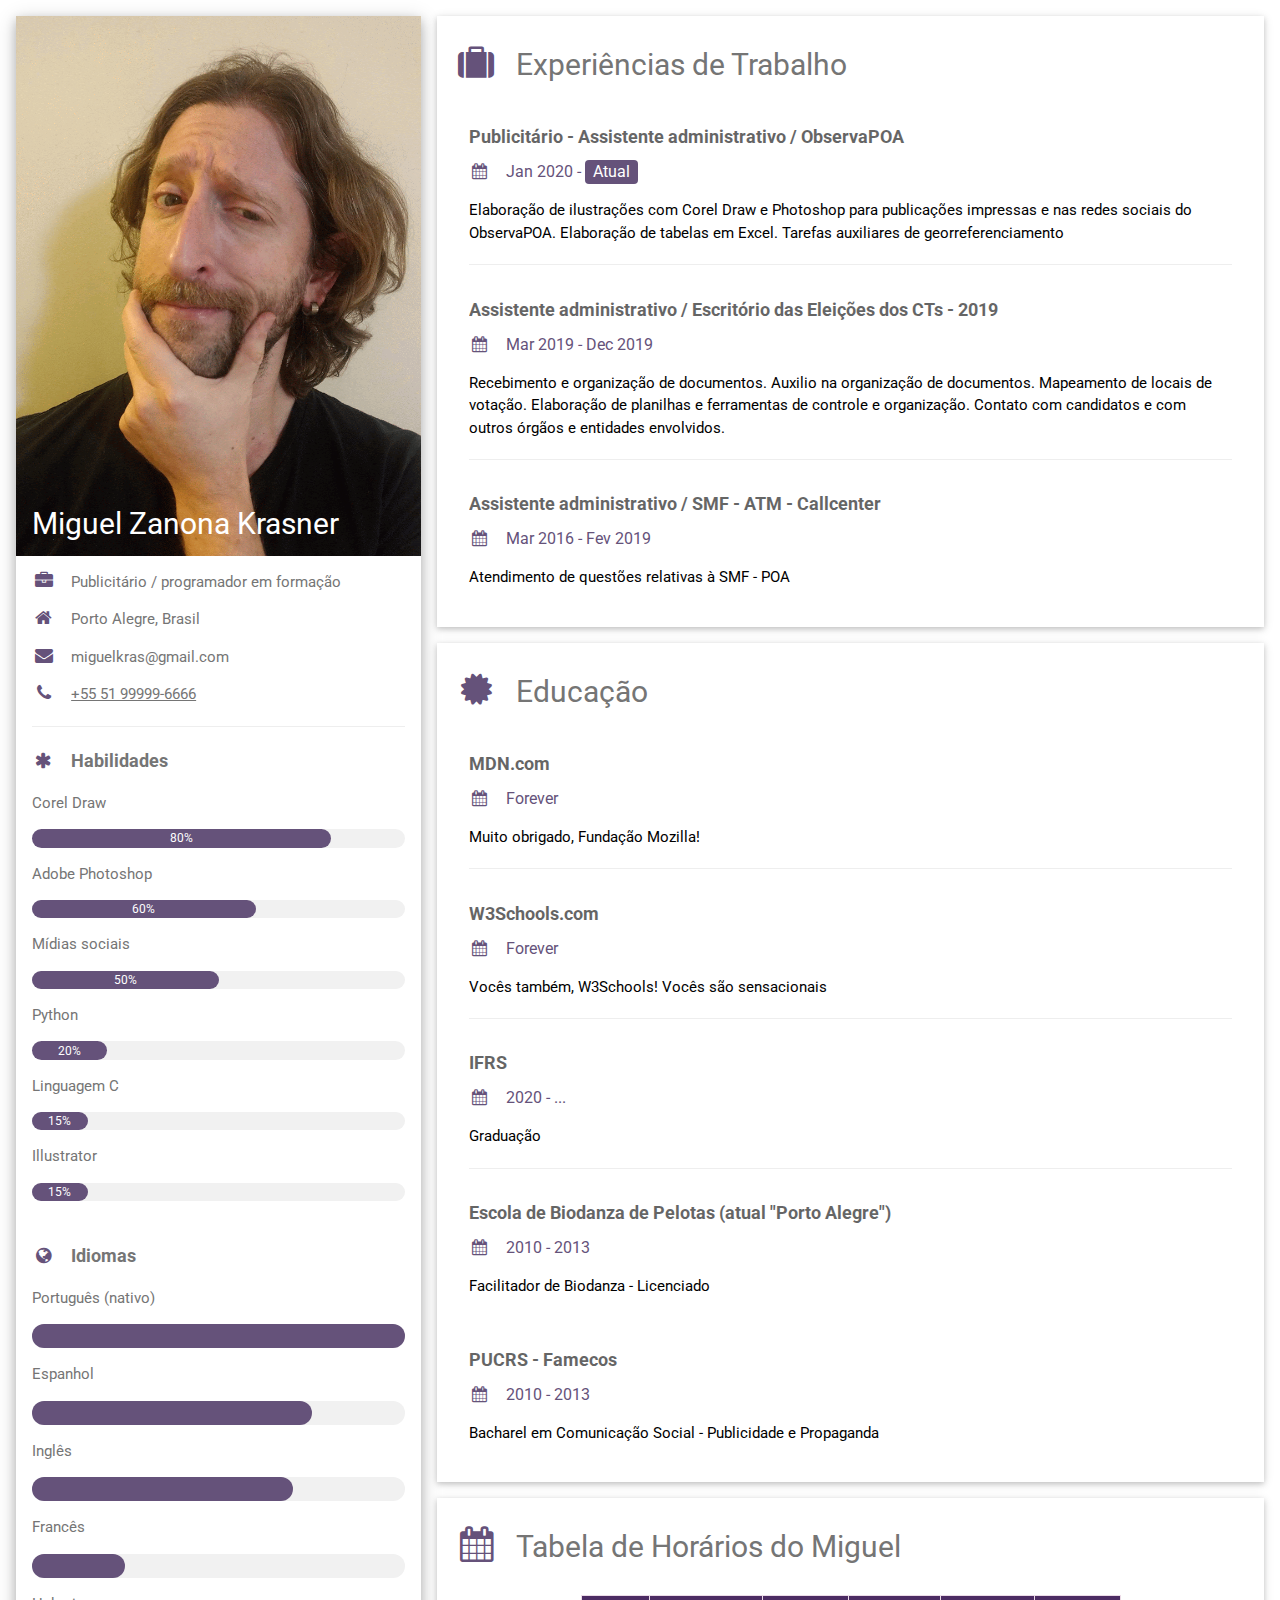
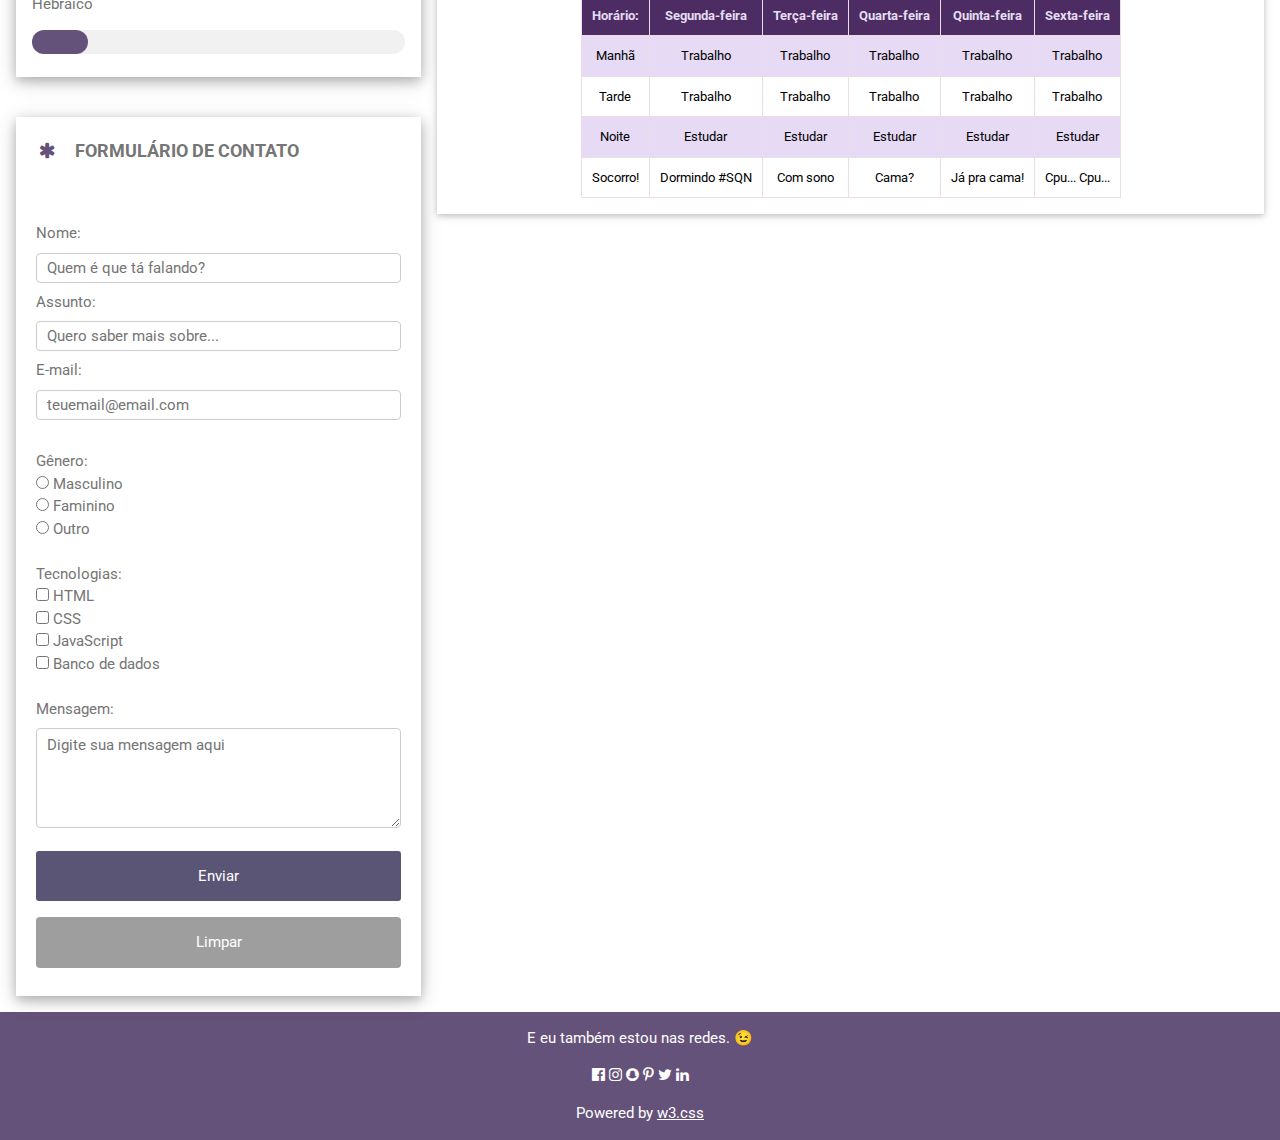
==== index.html @ 751e7081 "Alterando nome do arquivo para index.html" ====
<!DOCTYPE html>
<html lang="pt-br">
<title>Dale, MiguÉÉÉÉÉl!</title>
<meta charset="UTF-8">
<meta name="viewport" content="width=device-width, initial-scale=1">
<link rel="stylesheet" href="css/Curriculo3WSchoolazul.css">
<link rel='stylesheet' href='https://fonts.googleapis.com/css?family=Roboto'>
<link rel="stylesheet" href="https://cdnjs.cloudflare.com/ajax/libs/font-awesome/4.7.0/css/font-awesome.min.css">
<script src="script/CurriculoMiguel2.js"></script>
<script src="script/validateForm.js"></script>


<!-- Page Container -->
<div class="w3-content w3-margin-top" style="max-width:1400px;">

  <!-- The Grid -->
  <div class="w3-row-padding">
  
    <!-- Left Column -->
    <div class="w3-third">
    
      <div class="w3-white w3-text-grey w3-card-4">
        <div class="w3-display-container">
          <img id="gifMiguel" onclick="changeImage()" src="imagens/Miguel_set_2020.gif" style="width:100%" alt="Gif animado do Miguel (era pra estar aparecendo aqui)">
          <!-- onclick="changeName()" - Retirado da linha de cima para teste -->
          <div class="w3-display-bottomleft w3-container w3-text-black">
            <h2 id="NomeNaImagem">Miguel Zanona Krasner</h2>
          </div>
        </div>
        <div class="w3-container">
          <p><i class="fa fa-briefcase fa-fw w3-margin-right w3-large w3-text-teal"></i>Publicitário / programador em formação</p>
          <p><i class="fa fa-home fa-fw w3-margin-right w3-large w3-text-teal"></i>Porto Alegre, Brasil</p>
          <p><i class="fa fa-envelope fa-fw w3-margin-right w3-large w3-text-teal"></i>miguelkras@gmail.com</p>
          <p><i class="fa fa-phone fa-fw w3-margin-right w3-large w3-text-teal"></i><a href="tel:+55(51)99999.6666">+55 51 99999-6666</a></p>
          <hr>

          <p class="w3-large"><b><i class="fa fa-asterisk fa-fw w3-margin-right w3-text-teal"></i>Habilidades</b></p>
          <p>Corel Draw</p>
          <div class="w3-light-grey w3-round-xlarge w3-small">
            <div class="w3-container w3-center w3-round-xlarge w3-teal" style="width:80%">
              <div class="w3-center w3-text-white">80%</div>
			</div>
          </div>
		  
		  <p>Adobe Photoshop</p>
          <div class="w3-light-grey w3-round-xlarge w3-small">
            <div class="w3-container w3-center w3-round-xlarge w3-teal" style="width:60%">60%</div>
          </div>
		  
		  <p>Mídias sociais</p>
          <div class="w3-light-grey w3-round-xlarge w3-small">
            <div class="w3-container w3-center w3-round-xlarge w3-teal" style="width:50%">50%</div>
          </div>
		  
          <p>Python</p>
              <div class="w3-light-grey w3-round-xlarge w3-small">
                <div class="w3-container w3-center w3-round-xlarge w3-teal" style="width:20%">20%</div>
              </div>
  
          <p>Linguagem C</p>
              <div class="w3-light-grey w3-round-xlarge w3-small">
                <div class="w3-container w3-center w3-round-xlarge w3-teal" style="width:15%">15%</div>
              </div>
          
          <p>Illustrator</p>
          <div class="w3-light-grey w3-round-xlarge w3-small">
            <div class="w3-container w3-center w3-round-xlarge w3-teal" style="width:15%">15%</div>
          </div>
          <br>

          <p class="w3-large w3-text-theme"><b><i class="fa fa-globe fa-fw w3-margin-right w3-text-teal"></i>Idiomas</b></p>
          <p>Português (nativo)</p>
          <div class="w3-light-grey w3-round-xlarge">
            <div class="w3-round-xlarge w3-teal" style="height:24px;width:100%"></div>
          </div>
		  <p>Espanhol</p>
          <div class="w3-light-grey w3-round-xlarge">
            <div class="w3-round-xlarge w3-teal" style="height:24px;width:75%"></div>
          </div>
		  <p>Inglês</p>
          <div class="w3-light-grey w3-round-xlarge">
            <div class="w3-round-xlarge w3-teal" style="height:24px;width:70%"></div>
          </div>
          <p>Francês</p>
          <div class="w3-light-grey w3-round-xlarge">
            <div class="w3-round-xlarge w3-teal" style="height:24px;width:25%"></div>
          </div>
          <p>Hebraico</p>
          <div class="w3-light-grey w3-round-xlarge">
            <div class="w3-round-xlarge w3-teal" style="height:24px;width:15%"></div>
          </div>
          <br>
        </div>
      </div><br>

    
      <div class="w3-white w3-text-grey w3-card-4">
        <p class="w3-large formulario"><b><i class="fa fa-asterisk fa-fw w3-margin-right w3-text-teal"></i>FORMULÁRIO DE CONTATO</b></p>
            <!--div -->
            <form class="formulario" name="myForm" action="/action_page.php" onsubmit="return validateForm()" method="post">
                    <label for="fname">Nome:</label><br>
                    <input class="formulario" type="text" id="fname" name="fname" placeholder="Quem é que tá falando?" title="Esse textinho engraçadinho some quando começa a escrever." maxlength="50" minlength="5"><br>
                    <label for="fsubject">Assunto:</label><br>
                    <input class="formulario" type="text" id="fsubject" name="fsubject" placeholder="Quero saber mais sobre..." title="Sim... Aqui também vai sumir o textinho cinza. Pode escrever."><br>
                    <label for="femail">E-mail:</label><br>
                    <input class="formulario" type="email" id="femail" name="femail" placeholder="teuemail@email.com" title="Pode colocar o e-mail que não vou guardar ele nem mandar propaganda depois"><br>
                    
                    <br>Gênero:<br>
                    <input type="radio" id="male" name="gender" value="male">
                    <label for="male">Masculino</label><br>
                    <input type="radio" id="female" name="gender" value="female">
                    <label for="female">Faminino</label><br>
                    <input type="radio" id="other" name="gender" value="other" required>
                    <label for="other">Outro</label><br>
                    
                    <br>Tecnologias:<br>
                    <input type="checkbox" id="techhtml" name="techhtml" value="techhtml">
                    <label for="techhtml"> HTML</label><br>
                    <input type="checkbox" id="techcss" name="techcss" value="techcss">
                    <label for="techcss"> CSS </label><br>
                    <input type="checkbox" id="techjs" name="techjs" value="techjs">
                    <label for="techjs"> JavaScript</label><br>
                    <input type="checkbox" id="techdatabase" name="techdatabase" value="techdatabase">
                    <label for="techdatabase"> Banco de dados</label><br>
                    
                    <br>Mensagem:<br>
                    <textarea class="formulario" name="message" style="height:100px;width:100%" placeholder="Digite sua mensagem aqui"></textarea>
                    
                    <br><input class="formulario" type="submit" value="Enviar">
                    <input class="formulario" type="reset" value="Limpar"><br>
                </form>
            <!--/div-->
        </div>
    <!-- End Left Column -->
    </div>

    <!-- Right Column -->
    <div class="w3-twothird">
    
      <div class="w3-container w3-card w3-white w3-margin-bottom">
        <h2 class="w3-text-grey w3-padding-16"><i class="fa fa-suitcase fa-fw w3-margin-right w3-xxlarge w3-text-teal"></i>Experiências de Trabalho</h2>
        <div class="w3-container">
          <h5 class="w3-opacity"><b>Publicitário - Assistente administrativo / ObservaPOA</b></h5>
          <h6 class="w3-text-teal"><i class="fa fa-calendar fa-fw w3-margin-right"></i>Jan 2020 - <span class="w3-tag w3-teal w3-round">Atual</span></h6>
          <p>Elaboração de ilustrações com Corel Draw e Photoshop para publicações impressas e nas redes sociais do ObservaPOA. Elaboração de tabelas em Excel. Tarefas auxiliares de georreferenciamento</p>
          <hr>
        </div>
        <div class="w3-container">
          <h5 class="w3-opacity"><b>Assistente administrativo / Escritório das Eleições dos CTs - 2019</b></h5>
          <h6 class="w3-text-teal"><i class="fa fa-calendar fa-fw w3-margin-right"></i>Mar 2019 - Dec 2019</h6>
          <p>Recebimento e organização de documentos. Auxilio na organização de documentos. Mapeamento de locais de votação. Elaboração de planilhas e ferramentas de controle e organização. Contato com candidatos e com outros órgãos e entidades envolvidos.</p>
          <hr>
        </div>
        <div class="w3-container">
          <h5 class="w3-opacity"><b>Assistente administrativo / SMF - ATM - Callcenter</b></h5>
          <h6 class="w3-text-teal"><i class="fa fa-calendar fa-fw w3-margin-right"></i>Mar 2016 - Fev 2019</h6>
          <p>Atendimento de questões relativas à SMF - POA</p><br>
        </div>
      </div>

      <div class="w3-container w3-card w3-white w3-margin-bottom">
        <h2 class="w3-text-grey w3-padding-16"><i class="fa fa-certificate fa-fw w3-margin-right w3-xxlarge w3-text-teal"></i>Educação</h2>
        <div class="w3-container">
          <h5 class="w3-opacity"><b>MDN.com</b></h5>
          <h6 class="w3-text-teal"><i class="fa fa-calendar fa-fw w3-margin-right"></i>Forever</h6>
          <p>Muito obrigado, Fundação Mozilla!</p>
          <hr>
        </div>
        <div class="w3-container">
          <h5 class="w3-opacity"><b>W3Schools.com</b></h5>
          <h6 class="w3-text-teal"><i class="fa fa-calendar fa-fw w3-margin-right"></i>Forever</h6>
          <p>Vocês também, W3Schools! Vocês são sensacionais</p>
          <hr>
        </div>
        <div class="w3-container">
          <h5 class="w3-opacity"><b>IFRS</b></h5>
          <h6 class="w3-text-teal"><i class="fa fa-calendar fa-fw w3-margin-right"></i>2020 - ...</h6>
          <p>Graduação</p>
          <hr>
        </div>
        <div class="w3-container">
          <h5 class="w3-opacity"><b>Escola de Biodanza de Pelotas (atual "Porto Alegre")</b></h5>
          <h6 class="w3-text-teal"><i class="fa fa-calendar fa-fw w3-margin-right"></i>2010 - 2013</h6>
          <p>Facilitador de Biodanza - Licenciado</p><br>
        </div>
        <div class="w3-container">
          <h5 class="w3-opacity"><b>PUCRS - Famecos</b></h5>
          <h6 class="w3-text-teal"><i class="fa fa-calendar fa-fw w3-margin-right"></i>2010 - 2013</h6>
          <p>Bacharel em Comunicação Social - Publicidade e Propaganda</p><br>
        </div>
      </div>

      <!-- Início Tabela -->
      <div class="w3-container w3-card w3-white" style="overflow-x:auto">
        <h2 class="w3-text-grey w3-padding-16"><i class="fa fa-calendar fa-fw w3-margin-right w3-xxlarge w3-text-teal"></i>Tabela de Horários do Miguel</h2>

        <table class="horarios">            
            <tr class="horarios">
                <th class="horarios">Horário:</th>
                <th class="horarios">Segunda-feira</th>
                <th class="horarios">Terça-feira</th>
                <th class="horarios">Quarta-feira</th>
                <th class="horarios">Quinta-feira</th>
                <th class="horarios">Sexta-feira</th>
            </tr>
            <tr class="horarios"><td>Manhã</td><td>Trabalho</td><td>Trabalho</td><td>Trabalho</td><td>Trabalho</td><td>Trabalho</td></tr>
            <tr class="horarios"><td>Tarde</td><td>Trabalho</td><td>Trabalho</td><td>Trabalho</td><td>Trabalho</td><td>Trabalho</td></tr>
            <tr class="horarios"><td>Noite</td><td>Estudar</td><td>Estudar</td><td>Estudar</td><td>Estudar</td><td>Estudar</td></tr>
            <tr class="horarios"><td>Socorro!</td><td>Dormindo #SQN</td><td>Com sono</td><td>Cama?</td><td>Já pra cama!</td><td>Cpu... Cpu...</td></tr>
        </table>

      <!-- Fim da Tabela -->
      </div>

    <!-- End Right Column -->
    </div>
    
  <!-- End Grid -->
  </div>
  
  <!-- End Page Container -->
</div>

<footer class="w3-container w3-teal w3-center w3-margin-top">
  <p>E eu também estou nas redes. 😉</p>
  <a href="https://facebook.com/observapoa" target="_blank"><i class="fa fa-facebook-official w3-hover-opacity"></i></a>
  <a href="https://instagram.com/obspoa" target="_blank"><i class="fa fa-instagram w3-hover-opacity"></i></a>
  <i class="fa fa-snapchat w3-hover-opacity"></i>
  <i class="fa fa-pinterest-p w3-hover-opacity"></i>
  <a href="https://twitter.com/observa_poa" target="_blank"><i class="fa fa-twitter w3-hover-opacity"></i></a>
  <i class="fa fa-linkedin w3-hover-opacity"></i>
  <p>Powered by <a href="https://www.w3schools.com/w3css/default.asp" target="_blank">w3.css</a></p>
</footer>

</body>
</html>
---- css/Curriculo3WSchoolazul.css ----
/* W3.CSS 4.13 June 2019 by Jan Egil and Borge Refsnes */
html{box-sizing:border-box}*,*:before,*:after{box-sizing:inherit}
/* Extract from normalize.css by Nicolas Gallagher and Jonathan Neal git.io/normalize */
html{-ms-text-size-adjust:100%;-webkit-text-size-adjust:100%}body{margin:0}
article,aside,details,figcaption,figure,footer,header,main,menu,nav,section{display:block}summary{display:list-item}
audio,canvas,progress,video{display:inline-block}progress{vertical-align:baseline}
audio:not([controls]){display:none;height:0}[hidden],template{display:none}
a{background-color:transparent}a:active,a:hover{outline-width:0}
abbr[title]{border-bottom:none;text-decoration:underline;text-decoration:underline dotted}
b,strong{font-weight:bolder}dfn{font-style:italic}mark{background:#ff0;color:#000}
small{font-size:80%}sub,sup{font-size:75%;line-height:0;position:relative;vertical-align:baseline}
sub{bottom:-0.25em}sup{top:-0.5em}figure{margin:1em 40px}img{border-style:none}
code,kbd,pre,samp{font-family:monospace,monospace;font-size:1em}hr{box-sizing:content-box;height:0;overflow:visible}
button,input,select,textarea,optgroup{font:inherit;margin:0}optgroup{font-weight:bold}
button,input{overflow:visible}button,select{text-transform:none}
button,[type=button],[type=reset],[type=submit]{-webkit-appearance:button}
button::-moz-focus-inner,[type=button]::-moz-focus-inner,[type=reset]::-moz-focus-inner,[type=submit]::-moz-focus-inner{border-style:none;padding:0}
button:-moz-focusring,[type=button]:-moz-focusring,[type=reset]:-moz-focusring,[type=submit]:-moz-focusring{outline:1px dotted ButtonText}
fieldset{border:1px solid #c0c0c0;margin:0 2px;padding:.35em .625em .75em}
legend{color:inherit;display:table;max-width:100%;padding:0;white-space:normal}textarea{overflow:auto}
[type=checkbox],[type=radio]{padding:0}
[type=number]::-webkit-inner-spin-button,[type=number]::-webkit-outer-spin-button{height:auto}
[type=search]{-webkit-appearance:textfield;outline-offset:-2px}
[type=search]::-webkit-search-decoration{-webkit-appearance:none}
::-webkit-file-upload-button{-webkit-appearance:button;font:inherit}
/* End extract */
html,body{font-family:Verdana,sans-serif;font-size:15px;line-height:1.5}html{overflow-x:hidden}
h1{font-size:36px}h2{font-size:30px}h3{font-size:24px}h4{font-size:20px}h5{font-size:18px}h6{font-size:16px}.w3-serif{font-family:serif}
h1,h2,h3,h4,h5,h6{font-family:"Segoe UI",Arial,sans-serif;font-weight:400;margin:10px 0}.w3-wide{letter-spacing:4px}
hr{border:0;border-top:1px solid #eee;margin:20px 0}
.w3-image{max-width:100%;height:auto}img{vertical-align:middle}a{color:inherit}
.w3-table,.w3-table-all{border-collapse:collapse;border-spacing:0;width:100%;display:table}.w3-table-all{border:1px solid #ccc}
.w3-bordered tr,.w3-table-all tr{border-bottom:1px solid #ddd}.w3-striped tbody tr:nth-child(even){background-color:#f1f1f1}
.w3-table-all tr:nth-child(odd){background-color:#fff}.w3-table-all tr:nth-child(even){background-color:#f1f1f1}
.w3-hoverable tbody tr:hover,.w3-ul.w3-hoverable li:hover{background-color:#ccc}.w3-centered tr th,.w3-centered tr td{text-align:center}
.w3-table td,.w3-table th,.w3-table-all td,.w3-table-all th{padding:8px 8px;display:table-cell;text-align:left;vertical-align:top}
.w3-table th:first-child,.w3-table td:first-child,.w3-table-all th:first-child,.w3-table-all td:first-child{padding-left:16px}
.w3-btn,.w3-button{border:none;display:inline-block;padding:8px 16px;vertical-align:middle;overflow:hidden;text-decoration:none;color:inherit;background-color:inherit;text-align:center;cursor:pointer;white-space:nowrap}
.w3-btn:hover{box-shadow:0 8px 16px 0 rgba(0,0,0,0.2),0 6px 20px 0 rgba(0,0,0,0.19)}
.w3-btn,.w3-button{-webkit-touch-callout:none;-webkit-user-select:none;-khtml-user-select:none;-moz-user-select:none;-ms-user-select:none;user-select:none}   
.w3-disabled,.w3-btn:disabled,.w3-button:disabled{cursor:not-allowed;opacity:0.3}.w3-disabled *,:disabled *{pointer-events:none}
.w3-btn.w3-disabled:hover,.w3-btn:disabled:hover{box-shadow:none}
.w3-badge,.w3-tag{background-color:#000;color:#fff;display:inline-block;padding-left:8px;padding-right:8px;text-align:center}.w3-badge{border-radius:50%}
.w3-ul{list-style-type:none;padding:0;margin:0}.w3-ul li{padding:8px 16px;border-bottom:1px solid #ddd}.w3-ul li:last-child{border-bottom:none}
.w3-tooltip,.w3-display-container{position:relative}.w3-tooltip .w3-text{display:none}.w3-tooltip:hover .w3-text{display:inline-block}
.w3-ripple:active{opacity:0.5}.w3-ripple{transition:opacity 0s}
.w3-input{padding:8px;display:block;border:none;border-bottom:1px solid #ccc;width:100%}
.w3-select{padding:9px 0;width:100%;border:none;border-bottom:1px solid #ccc}
.w3-dropdown-click,.w3-dropdown-hover{position:relative;display:inline-block;cursor:pointer}
.w3-dropdown-hover:hover .w3-dropdown-content{display:block}
.w3-dropdown-hover:first-child,.w3-dropdown-click:hover{background-color:#ccc;color:#000}
.w3-dropdown-hover:hover > .w3-button:first-child,.w3-dropdown-click:hover > .w3-button:first-child{background-color:#ccc;color:#000}
.w3-dropdown-content{cursor:auto;color:#000;background-color:#fff;display:none;position:absolute;min-width:160px;margin:0;padding:0;z-index:1}
.w3-check,.w3-radio{width:24px;height:24px;position:relative;top:6px}
.w3-sidebar{height:100%;width:200px;background-color:#fff;position:fixed!important;z-index:1;overflow:auto}
.w3-bar-block .w3-dropdown-hover,.w3-bar-block .w3-dropdown-click{width:100%}
.w3-bar-block .w3-dropdown-hover .w3-dropdown-content,.w3-bar-block .w3-dropdown-click .w3-dropdown-content{min-width:100%}
.w3-bar-block .w3-dropdown-hover .w3-button,.w3-bar-block .w3-dropdown-click .w3-button{width:100%;text-align:left;padding:8px 16px}
.w3-main,#main{transition:margin-left .4s}
.w3-modal{z-index:3;display:none;padding-top:100px;position:fixed;left:0;top:0;width:100%;height:100%;overflow:auto;background-color:rgb(0,0,0);background-color:rgba(0,0,0,0.4)}
.w3-modal-content{margin:auto;background-color:#fff;position:relative;padding:0;outline:0;width:600px}
.w3-bar{width:100%;overflow:hidden}.w3-center .w3-bar{display:inline-block;width:auto}
.w3-bar .w3-bar-item{padding:8px 16px;float:left;width:auto;border:none;display:block;outline:0}
.w3-bar .w3-dropdown-hover,.w3-bar .w3-dropdown-click{position:static;float:left}
.w3-bar .w3-button{white-space:normal}
.w3-bar-block .w3-bar-item{width:100%;display:block;padding:8px 16px;text-align:left;border:none;white-space:normal;float:none;outline:0}
.w3-bar-block.w3-center .w3-bar-item{text-align:center
}.w3-block{display:block;width:100%}
.w3-responsive{display:block;overflow-x:auto}
.w3-container:after,.w3-container:before,.w3-panel:after,.w3-panel:before,.w3-row:after,.w3-row:before,.w3-row-padding:after,.w3-row-padding:before,
.w3-cell-row:before,.w3-cell-row:after,.w3-clear:after,.w3-clear:before,.w3-bar:before,.w3-bar:after{content:"";display:table;clear:both}
.w3-col,.w3-half,.w3-third,.w3-twothird,.w3-threequarter,.w3-quarter{float:left;width:100%}
.w3-col.s1{width:8.33333%}.w3-col.s2{width:16.66666%}.w3-col.s3{width:24.99999%}.w3-col.s4{width:33.33333%}
.w3-col.s5{width:41.66666%}.w3-col.s6{width:49.99999%}.w3-col.s7{width:58.33333%}.w3-col.s8{width:66.66666%}
.w3-col.s9{width:74.99999%}.w3-col.s10{width:83.33333%}.w3-col.s11{width:91.66666%}.w3-col.s12{width:99.99999%}
@media (min-width:601px){.w3-col.m1{width:8.33333%}.w3-col.m2{width:16.66666%}.w3-col.m3,.w3-quarter{width:24.99999%}.w3-col.m4,.w3-third{width:33.33333%}
.w3-col.m5{width:41.66666%}.w3-col.m6,.w3-half{width:49.99999%}.w3-col.m7{width:58.33333%}.w3-col.m8,.w3-twothird{width:66.66666%}
.w3-col.m9,.w3-threequarter{width:74.99999%}.w3-col.m10{width:83.33333%}.w3-col.m11{width:91.66666%}.w3-col.m12{width:99.99999%}}
@media (min-width:993px){.w3-col.l1{width:8.33333%}.w3-col.l2{width:16.66666%}.w3-col.l3{width:24.99999%}.w3-col.l4{width:33.33333%}
.w3-col.l5{width:41.66666%}.w3-col.l6{width:49.99999%}.w3-col.l7{width:58.33333%}.w3-col.l8{width:66.66666%}
.w3-col.l9{width:74.99999%}.w3-col.l10{width:83.33333%}.w3-col.l11{width:91.66666%}.w3-col.l12{width:99.99999%}}
.w3-rest{overflow:hidden}.w3-stretch{margin-left:-16px;margin-right:-16px}
.w3-content,.w3-auto{margin-left:auto;margin-right:auto}.w3-content{max-width:980px}.w3-auto{max-width:1140px}
.w3-cell-row{display:table;width:100%}.w3-cell{display:table-cell}
.w3-cell-top{vertical-align:top}.w3-cell-middle{vertical-align:middle}.w3-cell-bottom{vertical-align:bottom}
.w3-hide{display:none!important}.w3-show-block,.w3-show{display:block!important}.w3-show-inline-block{display:inline-block!important}
@media (max-width:1205px){.w3-auto{max-width:95%}}
@media (max-width:600px){.w3-modal-content{margin:0 10px;width:auto!important}.w3-modal{padding-top:30px}
.w3-dropdown-hover.w3-mobile .w3-dropdown-content,.w3-dropdown-click.w3-mobile .w3-dropdown-content{position:relative}	
.w3-hide-small{display:none!important}.w3-mobile{display:block;width:100%!important}.w3-bar-item.w3-mobile,.w3-dropdown-hover.w3-mobile,.w3-dropdown-click.w3-mobile{text-align:center}
.w3-dropdown-hover.w3-mobile,.w3-dropdown-hover.w3-mobile .w3-btn,.w3-dropdown-hover.w3-mobile .w3-button,.w3-dropdown-click.w3-mobile,.w3-dropdown-click.w3-mobile .w3-btn,.w3-dropdown-click.w3-mobile .w3-button{width:100%}}
@media (max-width:768px){.w3-modal-content{width:500px}.w3-modal{padding-top:50px}}
@media (min-width:993px){.w3-modal-content{width:900px}.w3-hide-large{display:none!important}.w3-sidebar.w3-collapse{display:block!important}}
@media (max-width:992px) and (min-width:601px){.w3-hide-medium{display:none!important}}
@media (max-width:992px){.w3-sidebar.w3-collapse{display:none}.w3-main{margin-left:0!important;margin-right:0!important}.w3-auto{max-width:100%}}
.w3-top,.w3-bottom{position:fixed;width:100%;z-index:1}.w3-top{top:0}.w3-bottom{bottom:0}
.w3-overlay{position:fixed;display:none;width:100%;height:100%;top:0;left:0;right:0;bottom:0;background-color:rgba(0,0,0,0.5);z-index:2}
.w3-display-topleft{position:absolute;left:0;top:0}.w3-display-topright{position:absolute;right:0;top:0}
.w3-display-bottomleft{position:absolute;left:0;bottom:0}.w3-display-bottomright{position:absolute;right:0;bottom:0}
.w3-display-middle{position:absolute;top:50%;left:50%;transform:translate(-50%,-50%);-ms-transform:translate(-50%,-50%)}
.w3-display-left{position:absolute;top:50%;left:0%;transform:translate(0%,-50%);-ms-transform:translate(-0%,-50%)}
.w3-display-right{position:absolute;top:50%;right:0%;transform:translate(0%,-50%);-ms-transform:translate(0%,-50%)}
.w3-display-topmiddle{position:absolute;left:50%;top:0;transform:translate(-50%,0%);-ms-transform:translate(-50%,0%)}
.w3-display-bottommiddle{position:absolute;left:50%;bottom:0;transform:translate(-50%,0%);-ms-transform:translate(-50%,0%)}
.w3-display-container:hover .w3-display-hover{display:block}.w3-display-container:hover span.w3-display-hover{display:inline-block}.w3-display-hover{display:none}
.w3-display-position{position:absolute}
.w3-circle{border-radius:50%}
.w3-round-small{border-radius:2px}.w3-round,.w3-round-medium{border-radius:4px}.w3-round-large{border-radius:8px}.w3-round-xlarge{border-radius:16px}.w3-round-xxlarge{border-radius:32px}
.w3-row-padding,.w3-row-padding>.w3-half,.w3-row-padding>.w3-third,.w3-row-padding>.w3-twothird,.w3-row-padding>.w3-threequarter,.w3-row-padding>.w3-quarter,.w3-row-padding>.w3-col{padding:0 8px}
.w3-container,.w3-panel{padding:0.01em 16px}.w3-panel{margin-top:16px;margin-bottom:16px}
.w3-code,.w3-codespan{font-family:Consolas,"courier new";font-size:16px}
.w3-code{width:auto;background-color:#fff;padding:8px 12px;border-left:4px solid #4CAF50;word-wrap:break-word}
.w3-codespan{color:crimson;background-color:#f1f1f1;padding-left:4px;padding-right:4px;font-size:110%}
.w3-card,.w3-card-2{box-shadow:0 2px 5px 0 rgba(0,0,0,0.16),0 2px 10px 0 rgba(0,0,0,0.12)}
.w3-card-4,.w3-hover-shadow:hover{box-shadow:0 4px 10px 0 rgba(0,0,0,0.2),0 4px 20px 0 rgba(0,0,0,0.19)}
.w3-spin{animation:w3-spin 2s infinite linear}@keyframes w3-spin{0%{transform:rotate(0deg)}100%{transform:rotate(359deg)}}
.w3-animate-fading{animation:fading 10s infinite}@keyframes fading{0%{opacity:0}50%{opacity:1}100%{opacity:0}}
.w3-animate-opacity{animation:opac 0.8s}@keyframes opac{from{opacity:0} to{opacity:1}}
.w3-animate-top{position:relative;animation:animatetop 0.4s}@keyframes animatetop{from{top:-300px;opacity:0} to{top:0;opacity:1}}
.w3-animate-left{position:relative;animation:animateleft 0.4s}@keyframes animateleft{from{left:-300px;opacity:0} to{left:0;opacity:1}}
.w3-animate-right{position:relative;animation:animateright 0.4s}@keyframes animateright{from{right:-300px;opacity:0} to{right:0;opacity:1}}
.w3-animate-bottom{position:relative;animation:animatebottom 0.4s}@keyframes animatebottom{from{bottom:-300px;opacity:0} to{bottom:0;opacity:1}}
.w3-animate-zoom {animation:animatezoom 0.6s}@keyframes animatezoom{from{transform:scale(0)} to{transform:scale(1)}}
.w3-animate-input{transition:width 0.4s ease-in-out}.w3-animate-input:focus{width:100%!important}
.w3-opacity,.w3-hover-opacity:hover{opacity:0.60}.w3-opacity-off,.w3-hover-opacity-off:hover{opacity:1}
.w3-opacity-max{opacity:0.25}.w3-opacity-min{opacity:0.75}
.w3-greyscale-max,.w3-grayscale-max,.w3-hover-greyscale:hover,.w3-hover-grayscale:hover{filter:grayscale(100%)}
.w3-greyscale,.w3-grayscale{filter:grayscale(75%)}.w3-greyscale-min,.w3-grayscale-min{filter:grayscale(50%)}
.w3-sepia{filter:sepia(75%)}.w3-sepia-max,.w3-hover-sepia:hover{filter:sepia(100%)}.w3-sepia-min{filter:sepia(50%)}
.w3-tiny{font-size:10px!important}.w3-small{font-size:12px!important}.w3-medium{font-size:15px!important}.w3-large{font-size:18px!important}
.w3-xlarge{font-size:24px!important}.w3-xxlarge{font-size:36px!important}.w3-xxxlarge{font-size:48px!important}.w3-jumbo{font-size:64px!important}
.w3-left-align{text-align:left!important}.w3-right-align{text-align:right!important}.w3-justify{text-align:justify!important}.w3-center{text-align:center!important}
.w3-border-0{border:0!important}.w3-border{border:1px solid #ccc!important}
.w3-border-top{border-top:1px solid #ccc!important}.w3-border-bottom{border-bottom:1px solid #ccc!important}
.w3-border-left{border-left:1px solid #ccc!important}.w3-border-right{border-right:1px solid #ccc!important}
.w3-topbar{border-top:6px solid #ccc!important}.w3-bottombar{border-bottom:6px solid #ccc!important}
.w3-leftbar{border-left:6px solid #ccc!important}.w3-rightbar{border-right:6px solid #ccc!important}
.w3-section,.w3-code{margin-top:16px!important;margin-bottom:16px!important}
.w3-margin{margin:16px!important}.w3-margin-top{margin-top:16px!important}.w3-margin-bottom{margin-bottom:16px!important}
.w3-margin-left{margin-left:16px!important}.w3-margin-right{margin-right:16px!important}
.w3-padding-small{padding:4px 8px!important}.w3-padding{padding:8px 16px!important}.w3-padding-large{padding:12px 24px!important}
.w3-padding-16{padding-top:16px!important;padding-bottom:16px!important}.w3-padding-24{padding-top:24px!important;padding-bottom:24px!important}
.w3-padding-32{padding-top:32px!important;padding-bottom:32px!important}.w3-padding-48{padding-top:48px!important;padding-bottom:48px!important}
.w3-padding-64{padding-top:64px!important;padding-bottom:64px!important}
.w3-left{float:left!important}.w3-right{float:right!important}
.w3-button:hover{color:#000!important;background-color:#ccc!important}
.w3-transparent,.w3-hover-none:hover{background-color:transparent!important}
.w3-hover-none:hover{box-shadow:none!important}
/* Colors */
.w3-amber,.w3-hover-amber:hover{color:#000!important;background-color:#ffc107!important}
.w3-aqua,.w3-hover-aqua:hover{color:#000!important;background-color:#00ffff!important}
.w3-blue,.w3-hover-blue:hover{color:#fff!important;background-color:#2196F3!important}
.w3-light-blue,.w3-hover-light-blue:hover{color:#000!important;background-color:#87CEEB!important}
.w3-brown,.w3-hover-brown:hover{color:#fff!important;background-color:#795548!important}
.w3-cyan,.w3-hover-cyan:hover{color:#000!important;background-color:#51b2be!important}
.w3-blue-grey,.w3-hover-blue-grey:hover,.w3-blue-gray,.w3-hover-blue-gray:hover{color:#fff!important;background-color:#607d8b!important}
.w3-green,.w3-hover-green:hover{color:#fff!important;background-color:#4CAF50!important}
.w3-light-green,.w3-hover-light-green:hover{color:#000!important;background-color:#8bc34a!important}
.w3-indigo,.w3-hover-indigo:hover{color:#fff!important;background-color:#3f51b5!important}
.w3-khaki,.w3-hover-khaki:hover{color:#000!important;background-color:#f0e68c!important}
.w3-lime,.w3-hover-lime:hover{color:#000!important;background-color:#cddc39!important}
.w3-orange,.w3-hover-orange:hover{color:#000!important;background-color:#ff9800!important}
.w3-deep-orange,.w3-hover-deep-orange:hover{color:#fff!important;background-color:#ff5722!important}
.w3-pink,.w3-hover-pink:hover{color:#fff!important;background-color:#e91e63!important}
.w3-purple,.w3-hover-purple:hover{color:#fff!important;background-color:#9c27b0!important}
.w3-deep-purple,.w3-hover-deep-purple:hover{color:#fff!important;background-color:#673ab7!important}
.w3-red,.w3-hover-red:hover{color:#fff!important;background-color:#f44336!important}
.w3-sand,.w3-hover-sand:hover{color:#000!important;background-color:#fdf5e6!important}
.w3-teal,.w3-hover-teal:hover{color:#fff!important;background-color:#65527a!important}
.w3-yellow,.w3-hover-yellow:hover{color:#000!important;background-color:#ffeb3b!important}
.w3-white,.w3-hover-white:hover{color:#000!important;background-color:#fff!important}
.w3-black,.w3-hover-black:hover{color:#fff!important;background-color:#000!important}
.w3-grey,.w3-hover-grey:hover,.w3-gray,.w3-hover-gray:hover{color:#000!important;background-color:#9e9e9e!important}
.w3-light-grey,.w3-hover-light-grey:hover,.w3-light-gray,.w3-hover-light-gray:hover{color:#000!important;background-color:#f1f1f1!important}
.w3-dark-grey,.w3-hover-dark-grey:hover,.w3-dark-gray,.w3-hover-dark-gray:hover{color:#fff!important;background-color:#616161!important}
.w3-pale-red,.w3-hover-pale-red:hover{color:#000!important;background-color:#ffdddd!important}
.w3-pale-green,.w3-hover-pale-green:hover{color:#000!important;background-color:#ddffdd!important}
.w3-pale-yellow,.w3-hover-pale-yellow:hover{color:#000!important;background-color:#ffffcc!important}
.w3-pale-blue,.w3-hover-pale-blue:hover{color:#000!important;background-color:#ddffff!important}
.w3-text-amber,.w3-hover-text-amber:hover{color:#ffc107!important}
.w3-text-aqua,.w3-hover-text-aqua:hover{color:#00ffff!important}
.w3-text-blue,.w3-hover-text-blue:hover{color:#2196F3!important}
.w3-text-light-blue,.w3-hover-text-light-blue:hover{color:#87CEEB!important}
.w3-text-brown,.w3-hover-text-brown:hover{color:#795548!important}
.w3-text-cyan,.w3-hover-text-cyan:hover{color:#00bcd4!important}
.w3-text-blue-grey,.w3-hover-text-blue-grey:hover,.w3-text-blue-gray,.w3-hover-text-blue-gray:hover{color:#607d8b!important}
.w3-text-green,.w3-hover-text-green:hover{color:#4CAF50!important}
.w3-text-light-green,.w3-hover-text-light-green:hover{color:#8bc34a!important}
.w3-text-indigo,.w3-hover-text-indigo:hover{color:#3f51b5!important}
.w3-text-khaki,.w3-hover-text-khaki:hover{color:#b4aa50!important}
.w3-text-lime,.w3-hover-text-lime:hover{color:#cddc39!important}
.w3-text-orange,.w3-hover-text-orange:hover{color:#ff9800!important}
.w3-text-deep-orange,.w3-hover-text-deep-orange:hover{color:#ff5722!important}
.w3-text-pink,.w3-hover-text-pink:hover{color:#e91e63!important}
.w3-text-purple,.w3-hover-text-purple:hover{color:#9c27b0!important}
.w3-text-deep-purple,.w3-hover-text-deep-purple:hover{color:#673ab7!important}
.w3-text-red,.w3-hover-text-red:hover{color:#f44336!important}
.w3-text-sand,.w3-hover-text-sand:hover{color:#fdf5e6!important}
.w3-text-teal,.w3-hover-text-teal:hover{color:#65527a!important}
.w3-text-yellow,.w3-hover-text-yellow:hover{color:#d2be0e!important}
.w3-text-white,.w3-hover-text-white:hover{color:#fff!important}
.w3-text-black,.w3-hover-text-black:hover{color:#fff!important}
.w3-text-grey,.w3-hover-text-grey:hover,.w3-text-gray,.w3-hover-text-gray:hover{color:#757575!important}
.w3-text-light-grey,.w3-hover-text-light-grey:hover,.w3-text-light-gray,.w3-hover-text-light-gray:hover{color:#f1f1f1!important}
.w3-text-dark-grey,.w3-hover-text-dark-grey:hover,.w3-text-dark-gray,.w3-hover-text-dark-gray:hover{color:#3a3a3a!important}
.w3-border-amber,.w3-hover-border-amber:hover{border-color:#ffc107!important}
.w3-border-aqua,.w3-hover-border-aqua:hover{border-color:#00ffff!important}
.w3-border-blue,.w3-hover-border-blue:hover{border-color:#2196F3!important}
.w3-border-light-blue,.w3-hover-border-light-blue:hover{border-color:#87CEEB!important}
.w3-border-brown,.w3-hover-border-brown:hover{border-color:#795548!important}
.w3-border-cyan,.w3-hover-border-cyan:hover{border-color:#00bcd4!important}
.w3-border-blue-grey,.w3-hover-border-blue-grey:hover,.w3-border-blue-gray,.w3-hover-border-blue-gray:hover{border-color:#607d8b!important}
.w3-border-green,.w3-hover-border-green:hover{border-color:#4CAF50!important}
.w3-border-light-green,.w3-hover-border-light-green:hover{border-color:#8bc34a!important}
.w3-border-indigo,.w3-hover-border-indigo:hover{border-color:#3f51b5!important}
.w3-border-khaki,.w3-hover-border-khaki:hover{border-color:#f0e68c!important}
.w3-border-lime,.w3-hover-border-lime:hover{border-color:#cddc39!important}
.w3-border-orange,.w3-hover-border-orange:hover{border-color:#ff9800!important}
.w3-border-deep-orange,.w3-hover-border-deep-orange:hover{border-color:#ff5722!important}
.w3-border-pink,.w3-hover-border-pink:hover{border-color:#e91e63!important}
.w3-border-purple,.w3-hover-border-purple:hover{border-color:#9c27b0!important}
.w3-border-deep-purple,.w3-hover-border-deep-purple:hover{border-color:#673ab7!important}
.w3-border-red,.w3-hover-border-red:hover{border-color:#f44336!important}
.w3-border-sand,.w3-hover-border-sand:hover{border-color:#fdf5e6!important}
.w3-border-teal,.w3-hover-border-teal:hover{border-color:#65527a!important}
.w3-border-yellow,.w3-hover-border-yellow:hover{border-color:#ffeb3b!important}
.w3-border-white,.w3-hover-border-white:hover{border-color:#fff!important}
.w3-border-black,.w3-hover-border-black:hover{border-color:#000!important}
.w3-border-grey,.w3-hover-border-grey:hover,.w3-border-gray,.w3-hover-border-gray:hover{border-color:#9e9e9e!important}
.w3-border-light-grey,.w3-hover-border-light-grey:hover,.w3-border-light-gray,.w3-hover-border-light-gray:hover{border-color:#f1f1f1!important}
.w3-border-dark-grey,.w3-hover-border-dark-grey:hover,.w3-border-dark-gray,.w3-hover-border-dark-gray:hover{border-color:#616161!important}
.w3-border-pale-red,.w3-hover-border-pale-red:hover{border-color:#ffe7e7!important}.w3-border-pale-green,.w3-hover-border-pale-green:hover{border-color:#e7ffe7!important}
.w3-border-pale-yellow,.w3-hover-border-pale-yellow:hover{border-color:#ffffcc!important}.w3-border-pale-blue,.w3-hover-border-pale-blue:hover{border-color:#e7ffff!important}
html,body,h1,h2,h3,h4,h5,h6 {font-family: "Roboto", sans-serif}
/* Tabela */
table, th, td {border: 1px solid #ecdce8; border-collapse: collapse;margin-bottom: 15px; margin-left: auto; margin-right: auto; font-family: "Roboto", sans-serif;font-size: 13px;}
th, td {padding: 10px; text-align: center;}
#t01 {width: 100%; background-color: #f1f1c1;}
.tr-linha1{background-color: rgba(179, 145, 224, 0.745);}

th.horarios {background-color: hsl(275, 38%, 28%); color:  #e5dcf1;}
tr:nth-child(even).horarios {background-color: #decef1be;}
tr:hover.horarios {
    background-color: #cfc1e0; 
}

/* Formulário */
input.formulario[type=text], select {
    width: 100%;
    padding: 12px 10px;
    margin: 8px 0;
    display: inline-block;
    border: 1px solid #ccc;
    border-radius: 4px;
    box-sizing: border-box;
    height:30px;width:100%;
  }

input.formulario[type=email], select {
  width: 100%;
  padding: 12px 10px;
  margin: 8px 0;
  display: inline-block;
  border: 1px solid #ccc;
  border-radius: 4px;
  box-sizing: border-box;
  height:30px;width:100%;
}

textarea.formulario, select {
  width: 100%;
  padding: 5px 10px;
  margin: 8px 0;
  display: inline-block;
  border: 1px solid #ccc;
  border-radius: 4px;
  box-sizing: border-box;
  height:30px;width:100%;
}

  input.formulario[type=submit] {
    width: 100%;
    background-color: #5A5475;
    color: white;
    padding: 14px 10px;
    margin: 8px 0;
    border: none;
    border-radius: 3px;
    cursor: pointer;
    }

   input.formulario[type=submit]:hover {
    background-color: #5A5475;
    }

    input.formulario[type=reset] {
    width: 100%;
    background-color: #9e9e9e;
    color: white;
    padding: 14px 20px;
    margin: 8px 0;
    border: none;
    border-radius: 4px;
    cursor: pointer;
   }
  
    input.formulario[type=reset]:hover {
    background-color: #9e9e9e;
    }
  
    .formulario {
    border-radius: 5px;
    /*background-color: #f2f2f2;*/
    padding: 20px;
    }
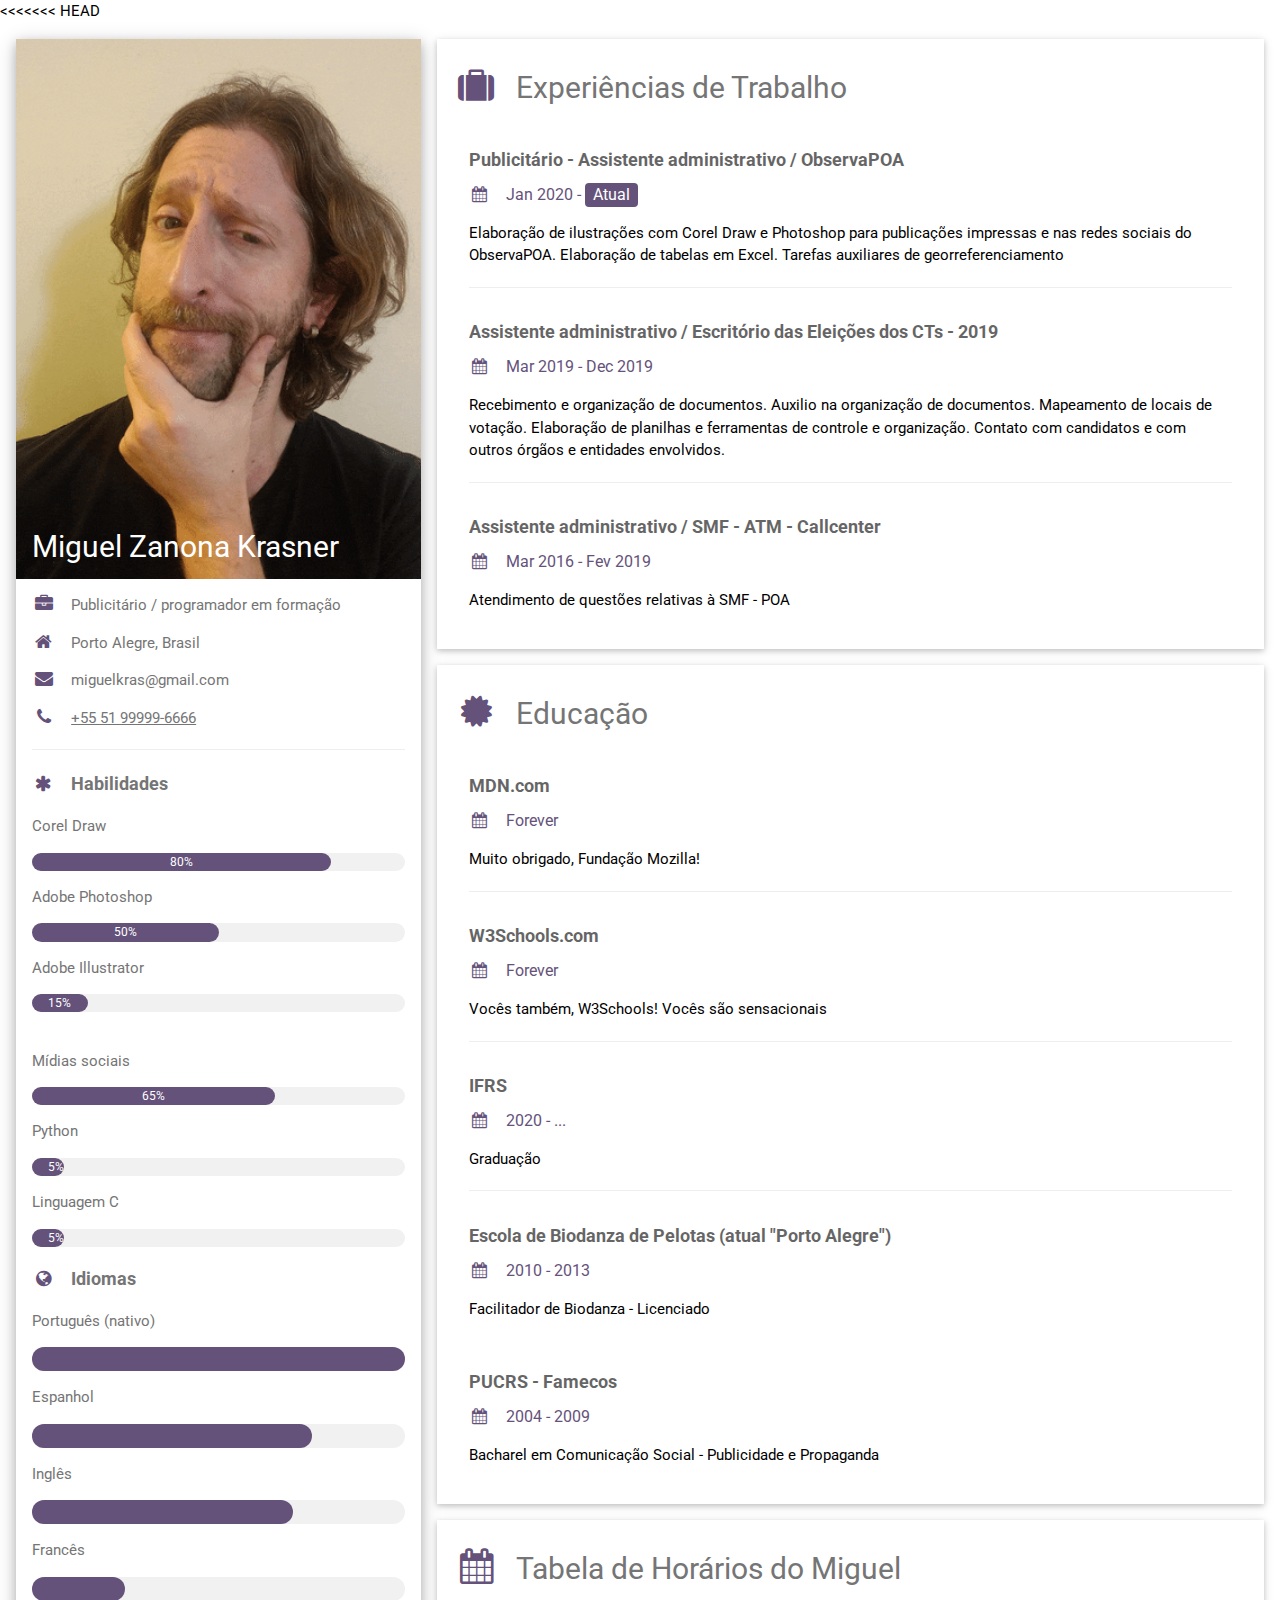
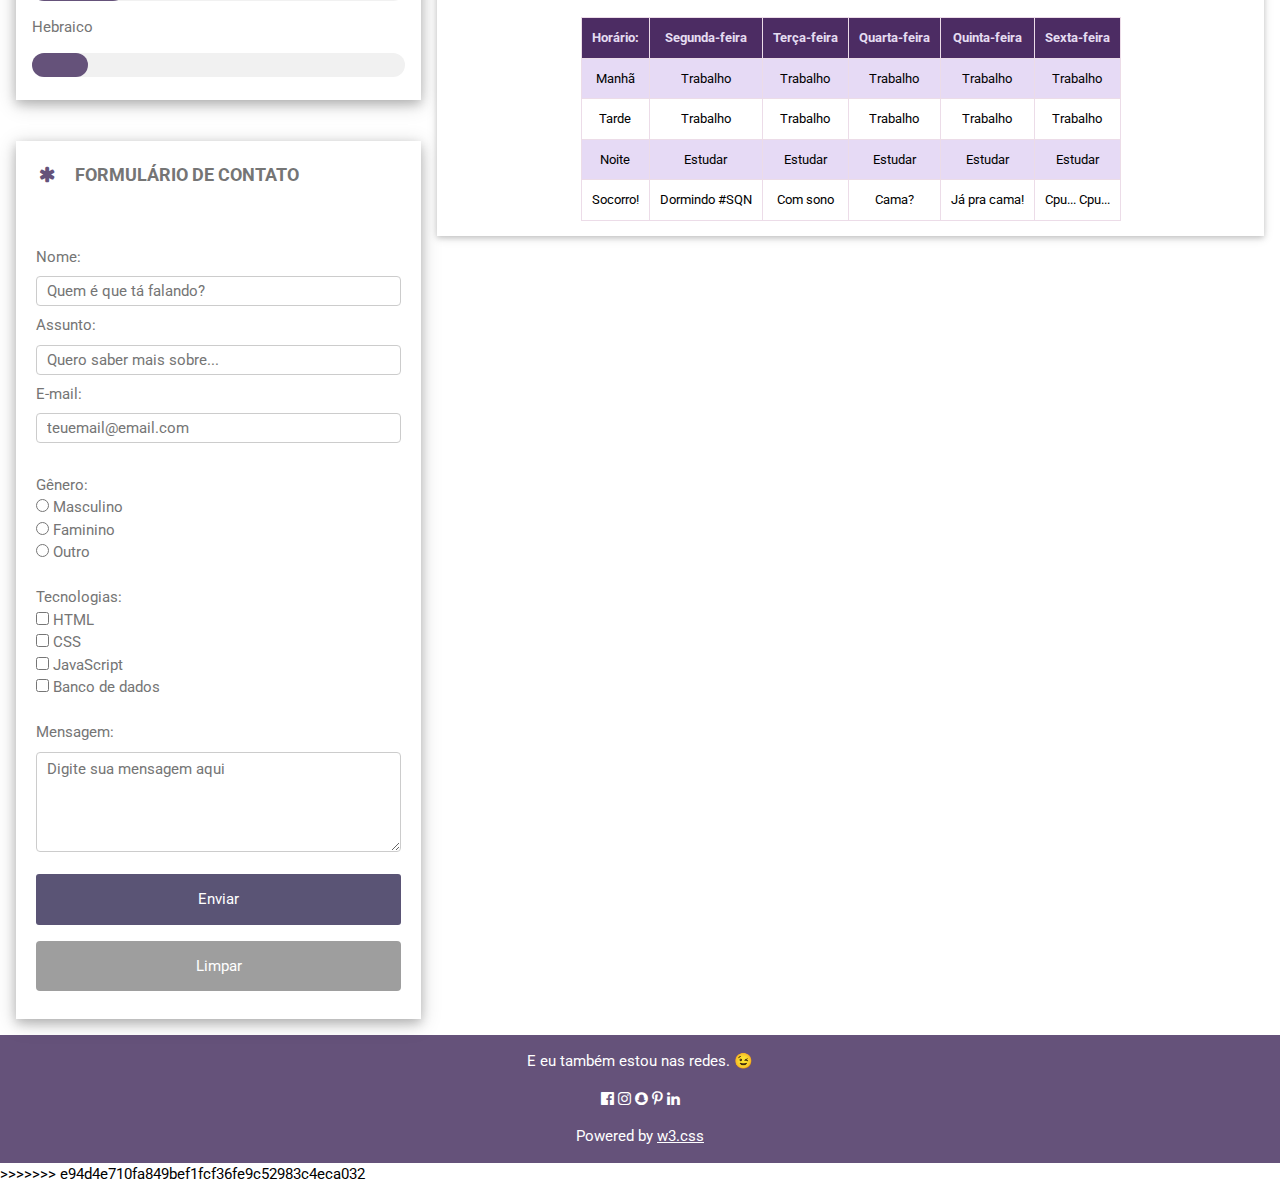
==== commit aabe1ebf: "Alterando código JS e imagem original no HTML" ====
--- a/index.html
+++ b/index.html
@@ -9,6 +9,7 @@
 <script src="script/CurriculoMiguel2.js"></script>
 <script src="script/validateForm.js"></script>
 
+<<<<<<< HEAD
 
 <!-- Page Container -->
 <div class="w3-content w3-margin-top" style="max-width:1400px;">
@@ -21,8 +22,8 @@
     
       <div class="w3-white w3-text-grey w3-card-4">
         <div class="w3-display-container">
-          <img id="gifMiguel" onclick="changeImage()" src="imagens/Miguel_set_2020.gif" style="width:100%" alt="Gif animado do Miguel (era pra estar aparecendo aqui)">
-          <!-- onclick="changeName()" - Retirado da linha de cima para teste -->
+          <img id="gifMiguel" onclick="changeImage()" src="imagens/Animated GIF-downsized.gif" style="width:100%" alt="Gif animado do Miguel (era pra estar aparecendo aqui)">
+          <!-- onclick="changeName()" - Retirado na tentativa de conserto -->
           <div class="w3-display-bottomleft w3-container w3-text-black">
             <h2 id="NomeNaImagem">Miguel Zanona Krasner</h2>
           </div>
@@ -44,30 +45,30 @@
 		  
 		  <p>Adobe Photoshop</p>
           <div class="w3-light-grey w3-round-xlarge w3-small">
-            <div class="w3-container w3-center w3-round-xlarge w3-teal" style="width:60%">60%</div>
-          </div>
-		  
-		  <p>Mídias sociais</p>
-          <div class="w3-light-grey w3-round-xlarge w3-small">
             <div class="w3-container w3-center w3-round-xlarge w3-teal" style="width:50%">50%</div>
           </div>
-		  
+          
+          <p>Adobe Illustrator</p>
+          <div class="w3-light-grey w3-round-xlarge w3-small">
+            <div class="w3-container w3-center w3-round-xlarge w3-teal" style="width:15%">15%</div>
+          </div>
+          <br>
+          
+          <p>Mídias sociais</p>
+          <div class="w3-light-grey w3-round-xlarge w3-small">
+            <div class="w3-container w3-center w3-round-xlarge w3-teal" style="width:65%">65%</div>
+          </div>
+          
           <p>Python</p>
-              <div class="w3-light-grey w3-round-xlarge w3-small">
-                <div class="w3-container w3-center w3-round-xlarge w3-teal" style="width:20%">20%</div>
-              </div>
-  
+          <div class="w3-light-grey w3-round-xlarge w3-small">
+            <div class="w3-container w3-center w3-round-xlarge w3-teal" style="width:5%">5%</div>
+          </div>
+          
           <p>Linguagem C</p>
-              <div class="w3-light-grey w3-round-xlarge w3-small">
-                <div class="w3-container w3-center w3-round-xlarge w3-teal" style="width:15%">15%</div>
-              </div>
-          
-          <p>Illustrator</p>
-          <div class="w3-light-grey w3-round-xlarge w3-small">
-            <div class="w3-container w3-center w3-round-xlarge w3-teal" style="width:15%">15%</div>
-          </div>
-          <br>
-
+          <div class="w3-light-grey w3-round-xlarge w3-small">
+            <div class="w3-container w3-center w3-round-xlarge w3-teal" style="width:5%">5%</div>
+          </div>
+            
           <p class="w3-large w3-text-theme"><b><i class="fa fa-globe fa-fw w3-margin-right w3-text-teal"></i>Idiomas</b></p>
           <p>Português (nativo)</p>
           <div class="w3-light-grey w3-round-xlarge">
@@ -185,7 +186,7 @@
         </div>
         <div class="w3-container">
           <h5 class="w3-opacity"><b>PUCRS - Famecos</b></h5>
-          <h6 class="w3-text-teal"><i class="fa fa-calendar fa-fw w3-margin-right"></i>2010 - 2013</h6>
+          <h6 class="w3-text-teal"><i class="fa fa-calendar fa-fw w3-margin-right"></i>2004 - 2009</h6>
           <p>Bacharel em Comunicação Social - Publicidade e Propaganda</p><br>
         </div>
       </div>
@@ -227,10 +228,11 @@
   <a href="https://instagram.com/obspoa" target="_blank"><i class="fa fa-instagram w3-hover-opacity"></i></a>
   <i class="fa fa-snapchat w3-hover-opacity"></i>
   <i class="fa fa-pinterest-p w3-hover-opacity"></i>
-  <a href="https://twitter.com/observa_poa" target="_blank"><i class="fa fa-twitter w3-hover-opacity"></i></a>
+  <!-- <a href="https://twitter.com/observa_poa" target="_blank"><i class="fa fa-twitter w3-hover-opacity"></i></a> -->
   <i class="fa fa-linkedin w3-hover-opacity"></i>
   <p>Powered by <a href="https://www.w3schools.com/w3css/default.asp" target="_blank">w3.css</a></p>
 </footer>
 
 </body>
 </html>
+>>>>>>> e94d4e710fa849bef1fcf36fe9c52983c4eca032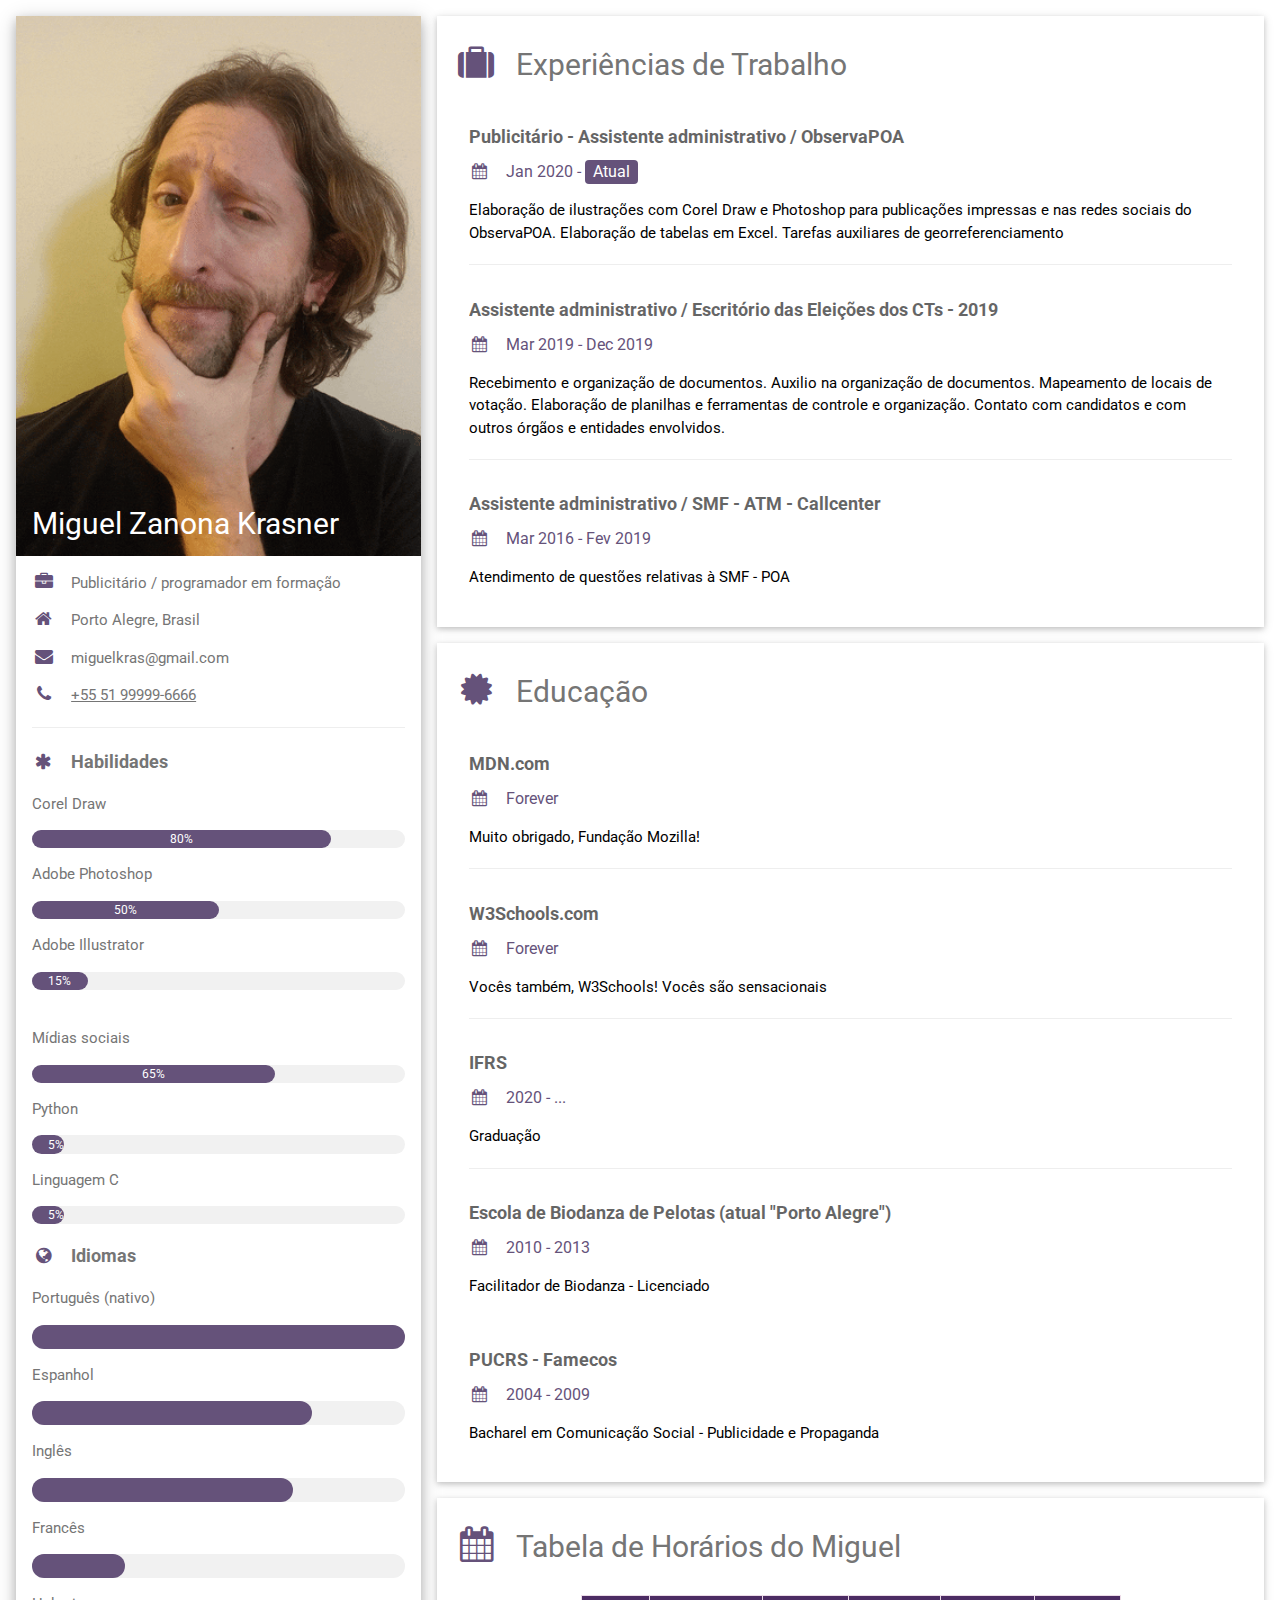
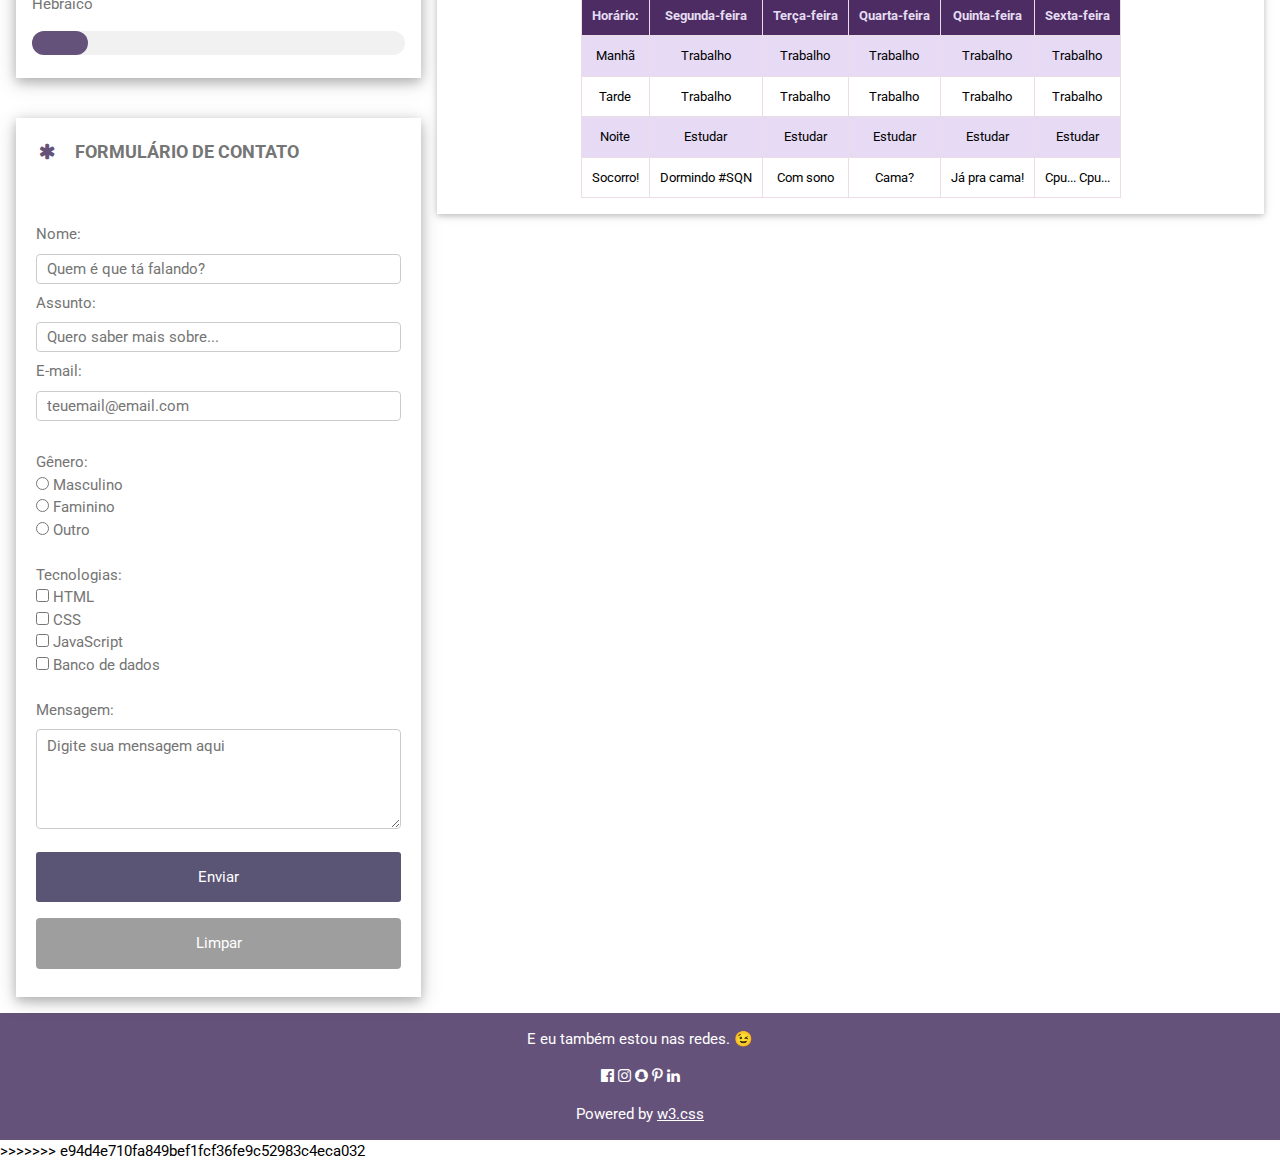
==== commit b11937a8: "Texto perdido que ficou do último commit." ====
--- a/index.html
+++ b/index.html
@@ -8,8 +8,6 @@
 <link rel="stylesheet" href="https://cdnjs.cloudflare.com/ajax/libs/font-awesome/4.7.0/css/font-awesome.min.css">
 <script src="script/CurriculoMiguel2.js"></script>
 <script src="script/validateForm.js"></script>
-
-<<<<<<< HEAD
 
 <!-- Page Container -->
 <div class="w3-content w3-margin-top" style="max-width:1400px;">
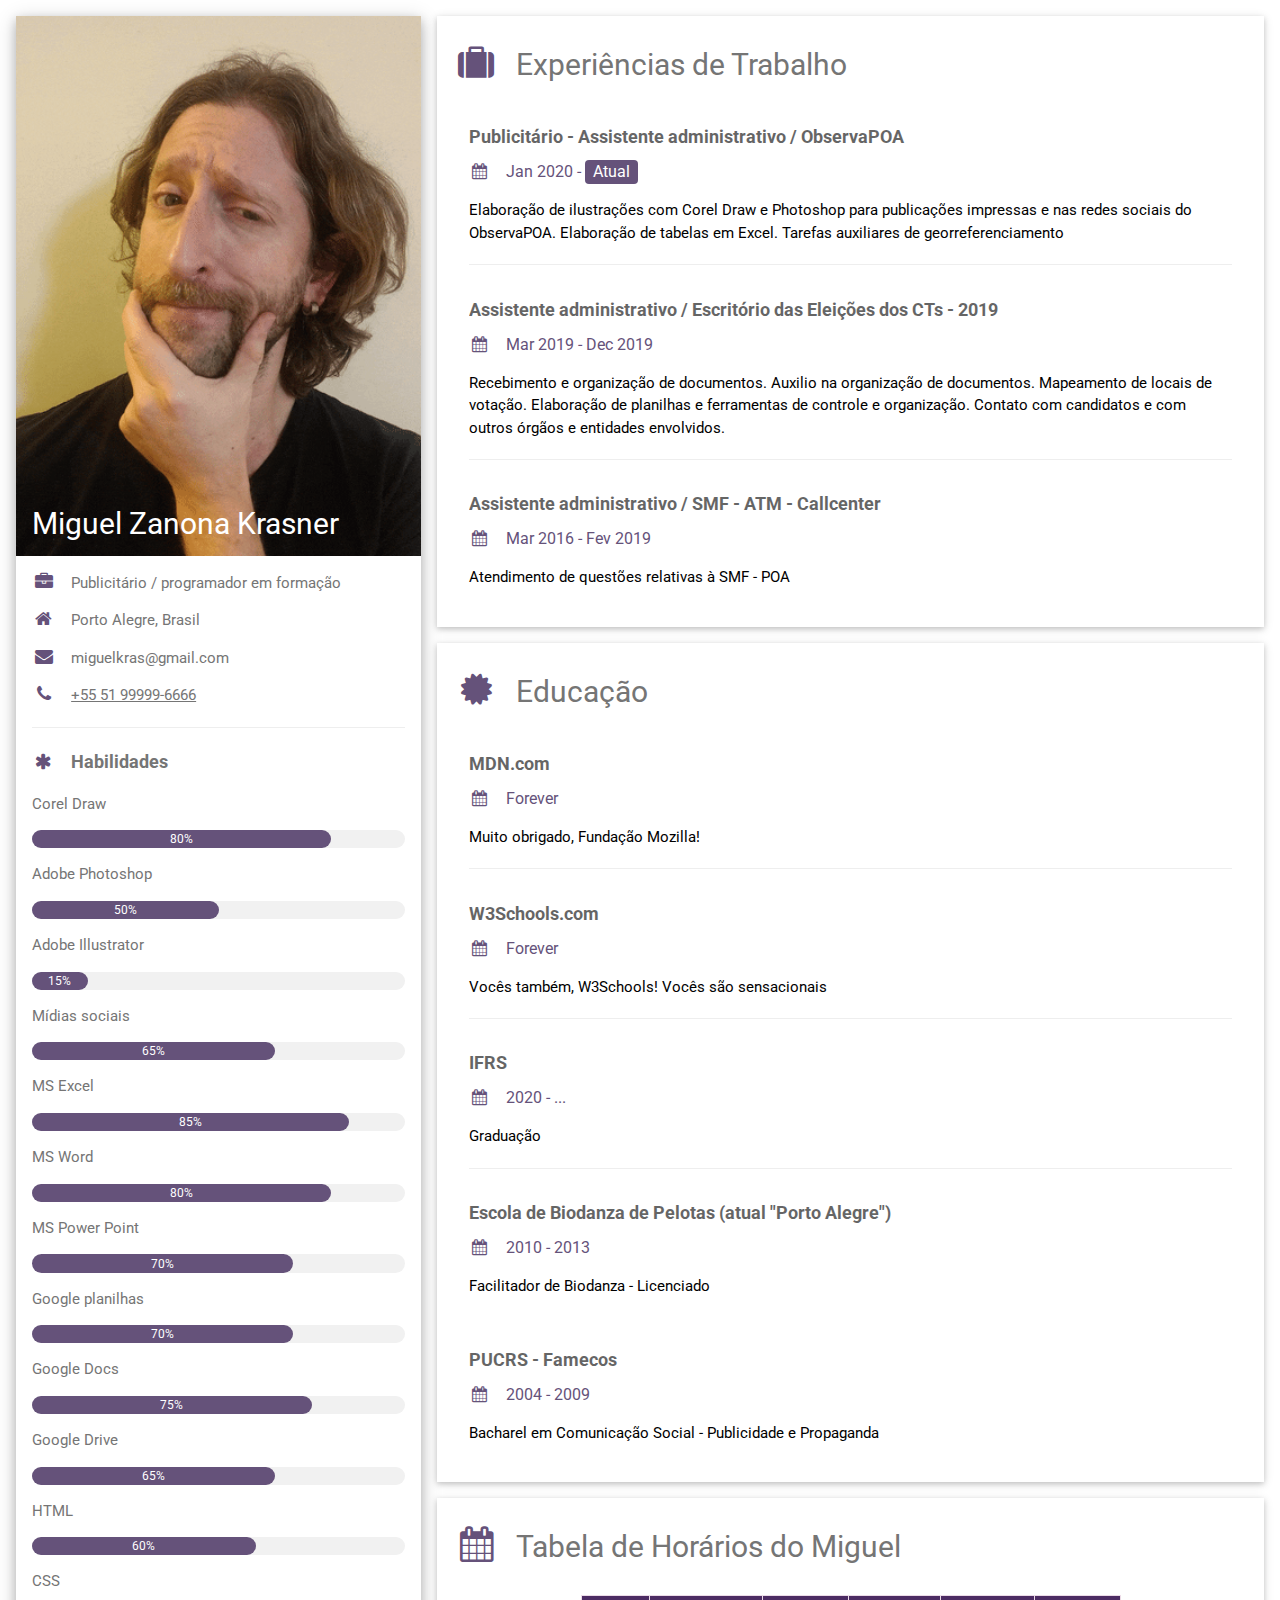
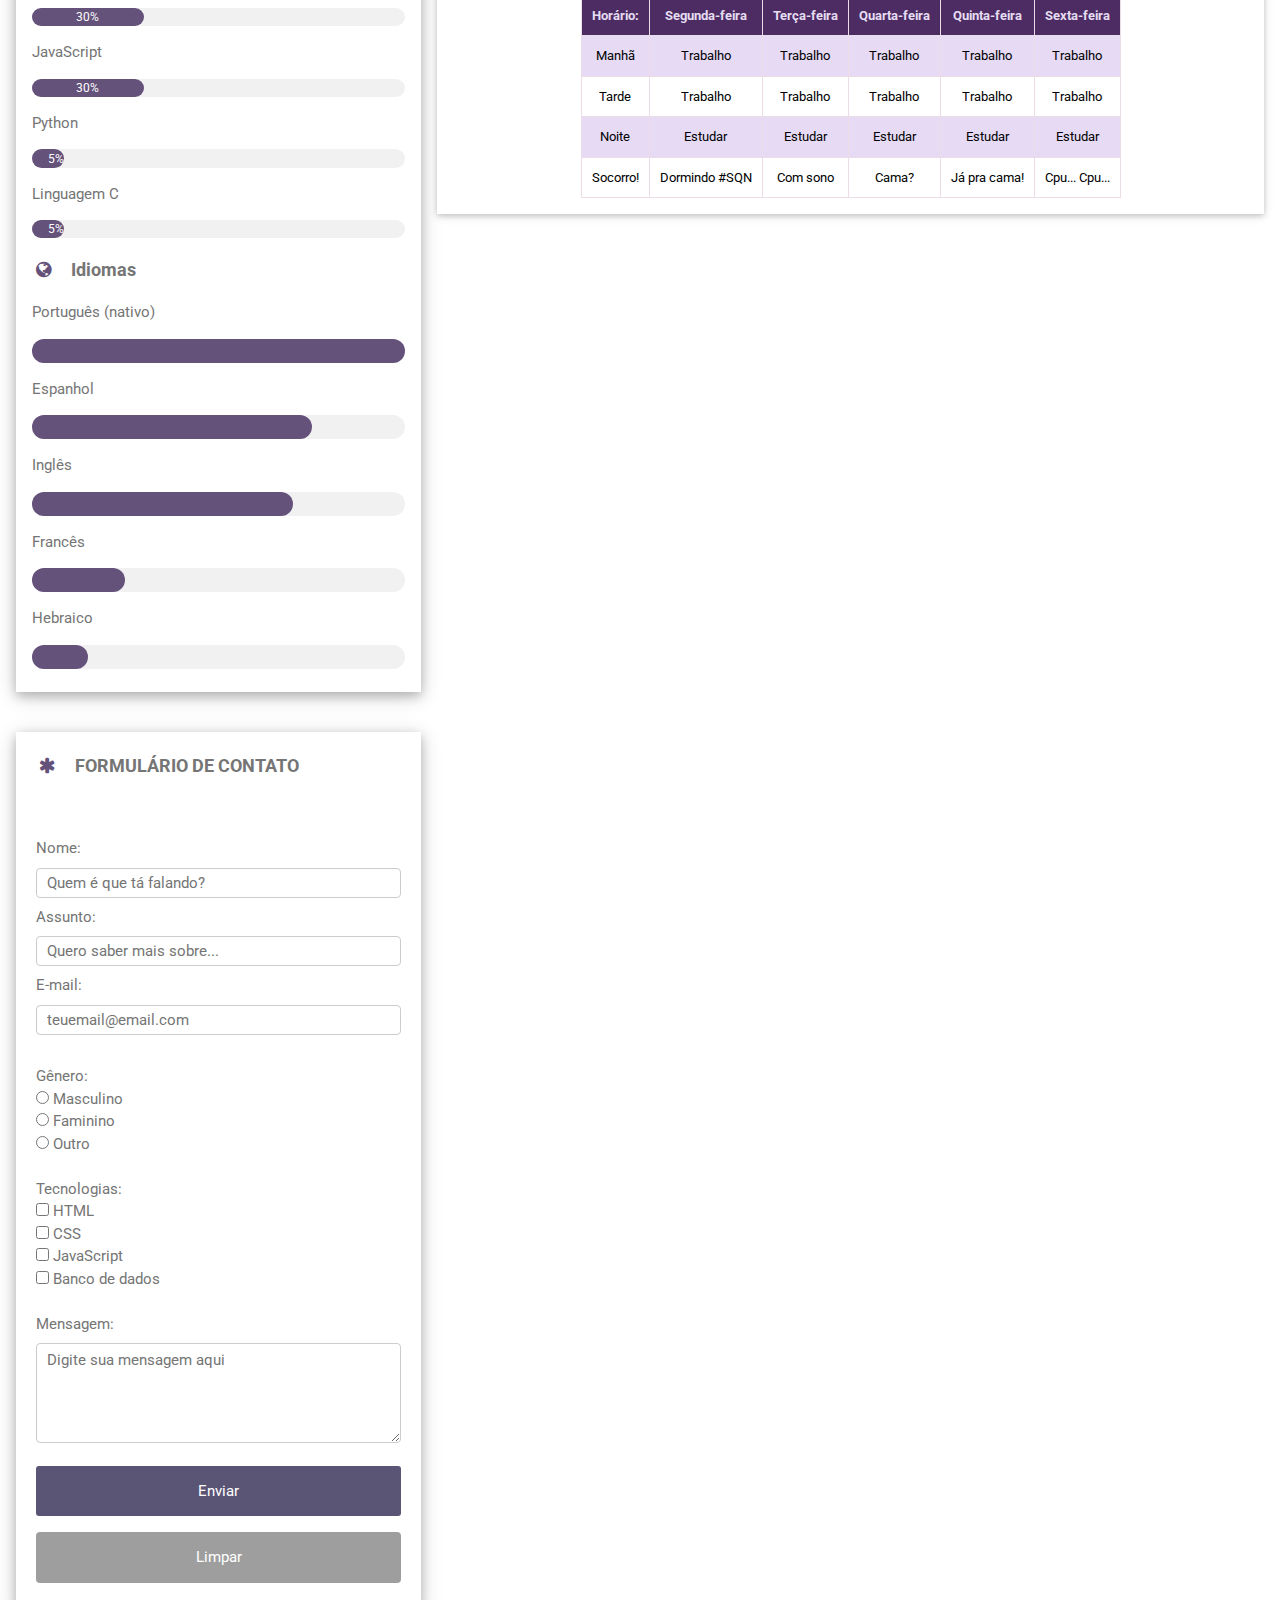
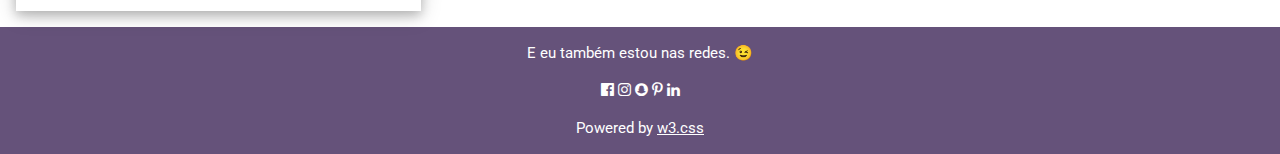
==== commit 5ecc76bb: "Adicionado algumas habilidades/competências." ====
--- a/index.html
+++ b/index.html
@@ -50,11 +50,55 @@
           <div class="w3-light-grey w3-round-xlarge w3-small">
             <div class="w3-container w3-center w3-round-xlarge w3-teal" style="width:15%">15%</div>
           </div>
-          <br>
           
           <p>Mídias sociais</p>
           <div class="w3-light-grey w3-round-xlarge w3-small">
             <div class="w3-container w3-center w3-round-xlarge w3-teal" style="width:65%">65%</div>
+          </div>
+          
+          <p>MS Excel</p>
+          <div class="w3-light-grey w3-round-xlarge w3-small">
+            <div class="w3-container w3-center w3-round-xlarge w3-teal" style="width:85%">85%</div>
+          </div>
+          
+          <p>MS Word</p>
+          <div class="w3-light-grey w3-round-xlarge w3-small">
+            <div class="w3-container w3-center w3-round-xlarge w3-teal" style="width:80%">80%</div>
+          </div>
+          
+          <p>MS Power Point</p>
+          <div class="w3-light-grey w3-round-xlarge w3-small">
+            <div class="w3-container w3-center w3-round-xlarge w3-teal" style="width:70%">70%</div>
+          </div>
+          
+          <p>Google planilhas</p>
+          <div class="w3-light-grey w3-round-xlarge w3-small">
+            <div class="w3-container w3-center w3-round-xlarge w3-teal" style="width:70%">70%</div>
+          </div>
+          
+          <p>Google Docs</p>
+          <div class="w3-light-grey w3-round-xlarge w3-small">
+            <div class="w3-container w3-center w3-round-xlarge w3-teal" style="width:75%">75%</div>
+          </div>
+          
+          <p>Google Drive</p>
+          <div class="w3-light-grey w3-round-xlarge w3-small">
+            <div class="w3-container w3-center w3-round-xlarge w3-teal" style="width:65%">65%</div>
+          </div>
+          
+          <p>HTML</p>
+          <div class="w3-light-grey w3-round-xlarge w3-small">
+            <div class="w3-container w3-center w3-round-xlarge w3-teal" style="width:60%">60%</div>
+          </div>
+          
+          <p>CSS</p>
+          <div class="w3-light-grey w3-round-xlarge w3-small">
+            <div class="w3-container w3-center w3-round-xlarge w3-teal" style="width:30%">30%</div>
+          </div>
+          
+          <p>JavaScript</p>
+          <div class="w3-light-grey w3-round-xlarge w3-small">
+            <div class="w3-container w3-center w3-round-xlarge w3-teal" style="width:30%">30%</div>
           </div>
           
           <p>Python</p>
@@ -232,5 +276,4 @@
 </footer>
 
 </body>
-</html>
->>>>>>> e94d4e710fa849bef1fcf36fe9c52983c4eca032+</html>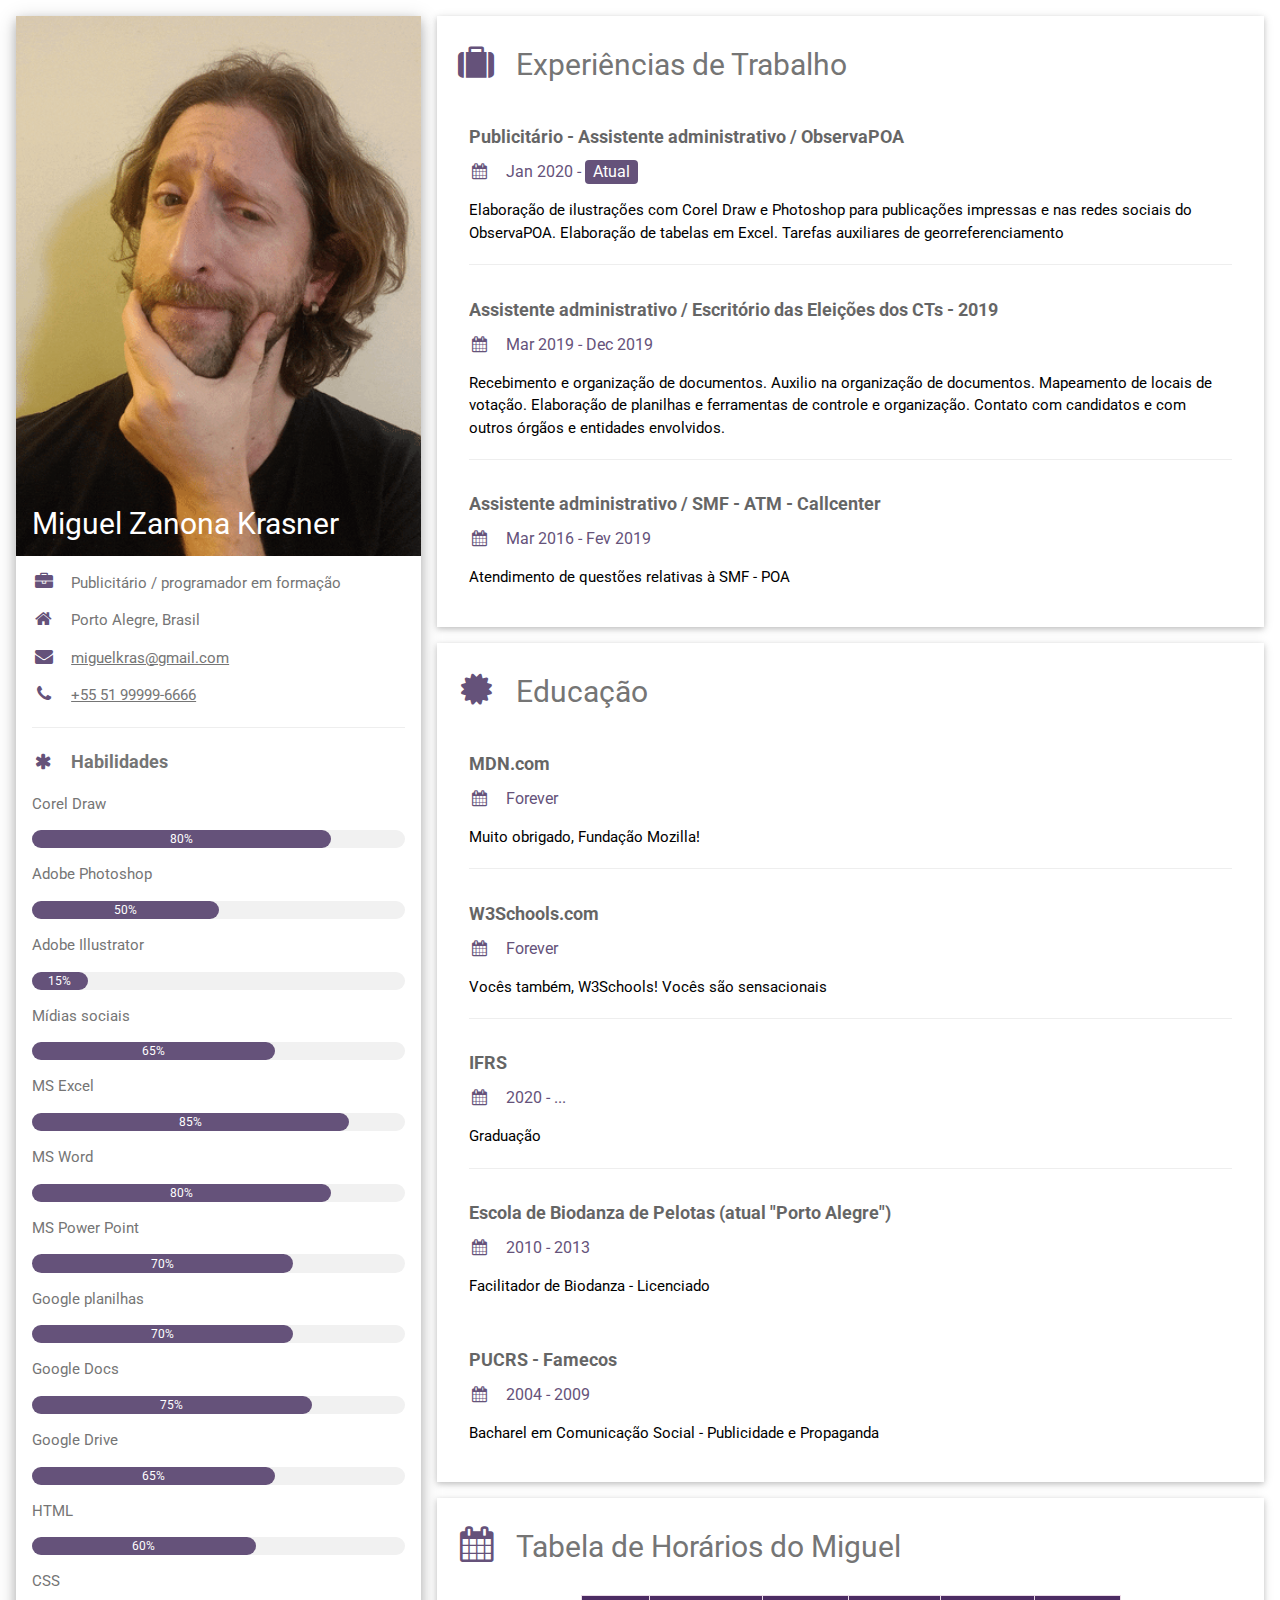
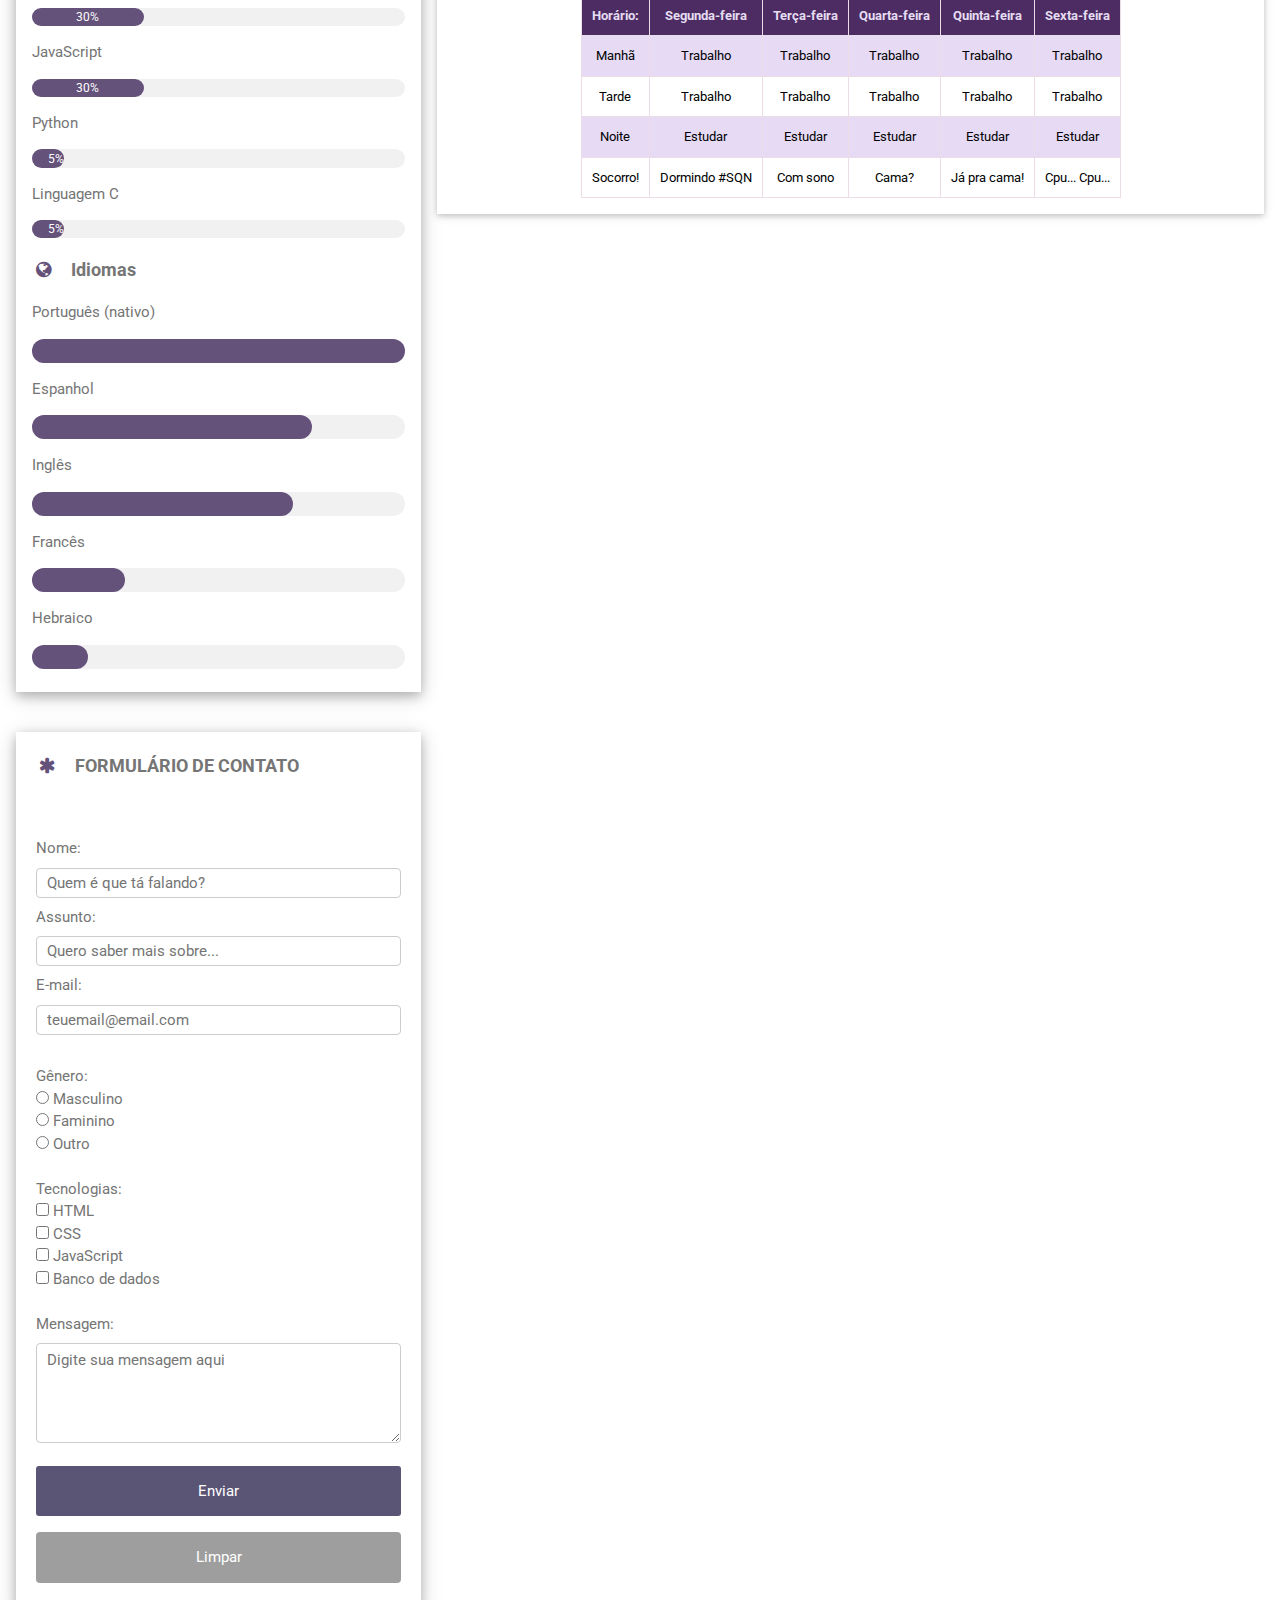
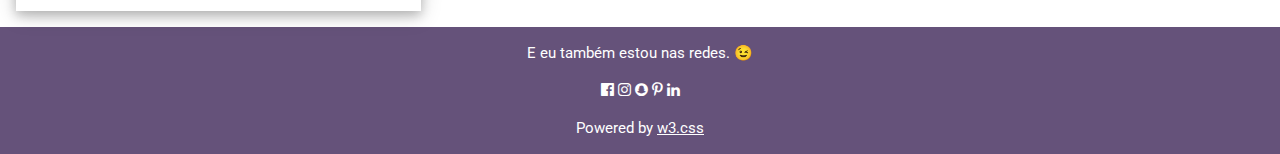
==== commit e1a7033d: "Link para e-mail" ====
--- a/index.html
+++ b/index.html
@@ -29,7 +29,7 @@
         <div class="w3-container">
           <p><i class="fa fa-briefcase fa-fw w3-margin-right w3-large w3-text-teal"></i>Publicitário / programador em formação</p>
           <p><i class="fa fa-home fa-fw w3-margin-right w3-large w3-text-teal"></i>Porto Alegre, Brasil</p>
-          <p><i class="fa fa-envelope fa-fw w3-margin-right w3-large w3-text-teal"></i>miguelkras@gmail.com</p>
+          <p><i class="fa fa-envelope fa-fw w3-margin-right w3-large w3-text-teal"></i><a href="mailto:miguelkras@gmail.com">miguelkras@gmail.com</a></p>
           <p><i class="fa fa-phone fa-fw w3-margin-right w3-large w3-text-teal"></i><a href="tel:+55(51)99999.6666">+55 51 99999-6666</a></p>
           <hr>
 
